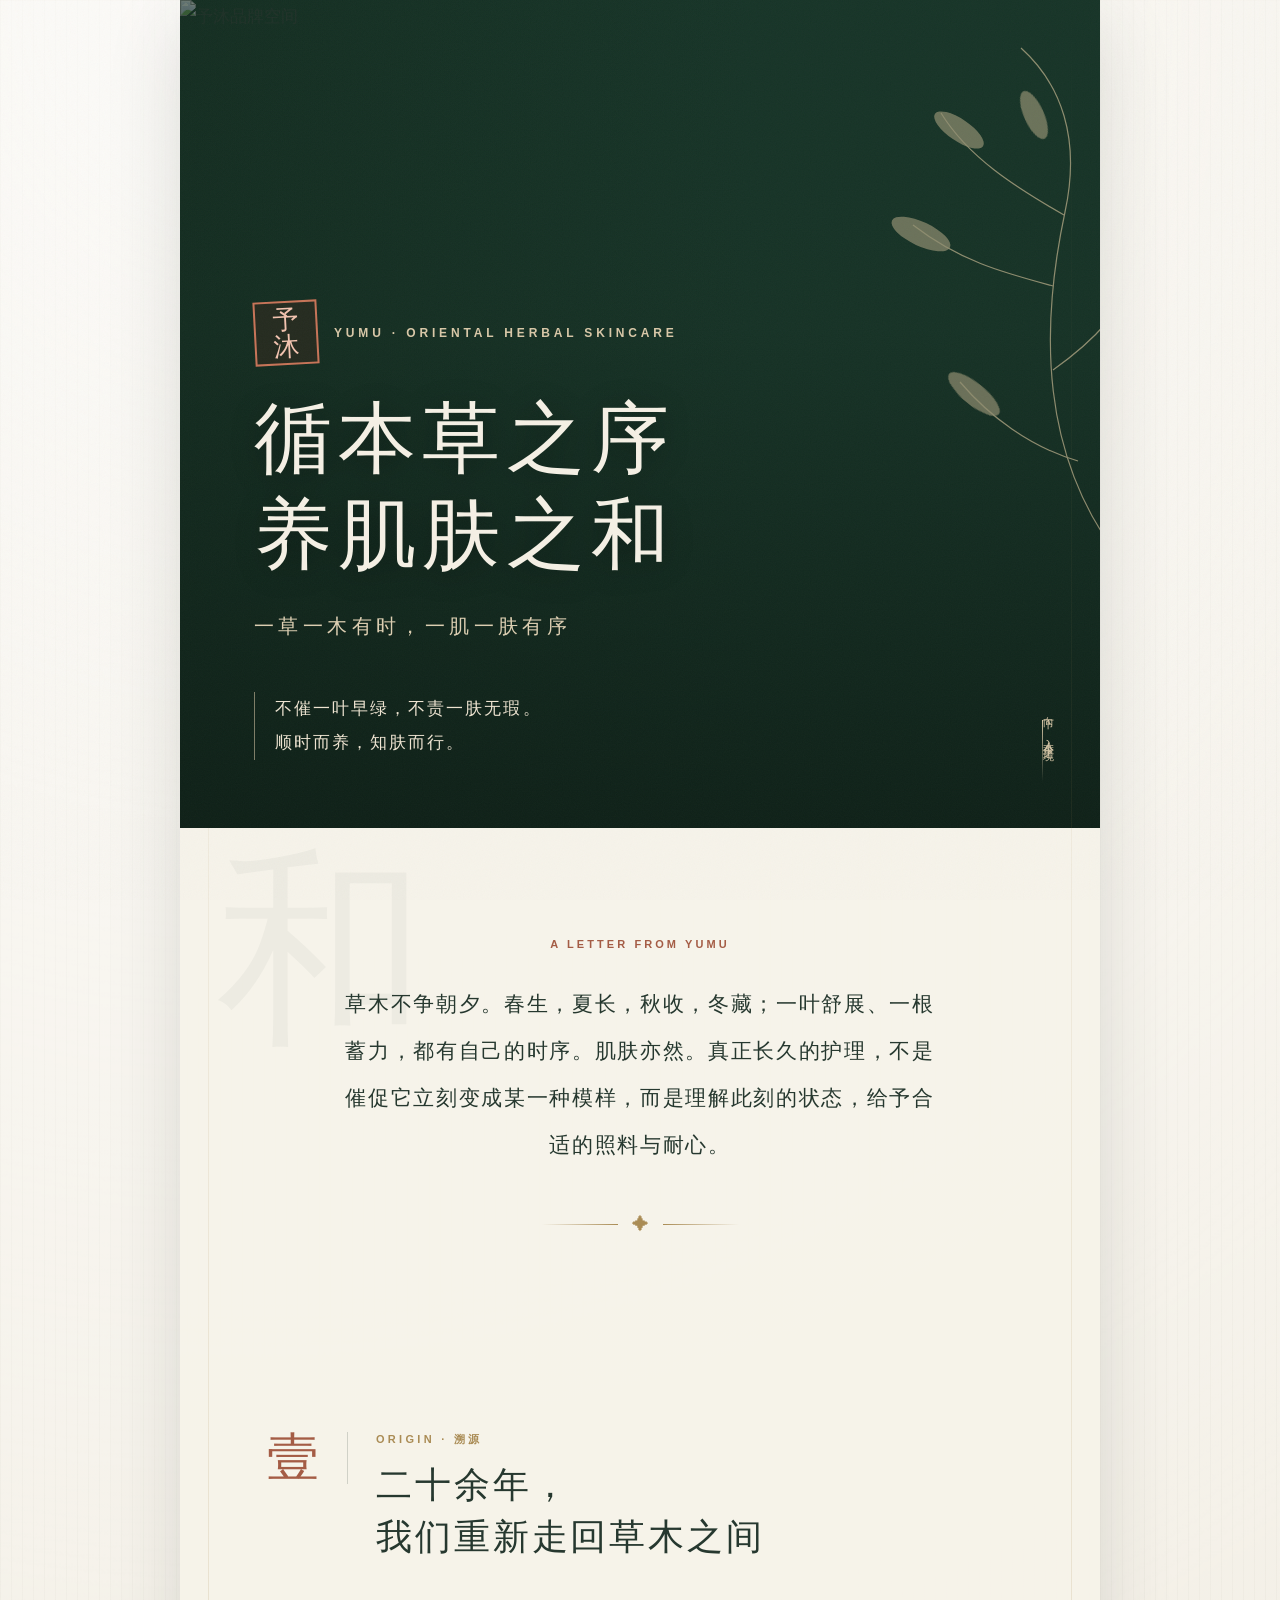
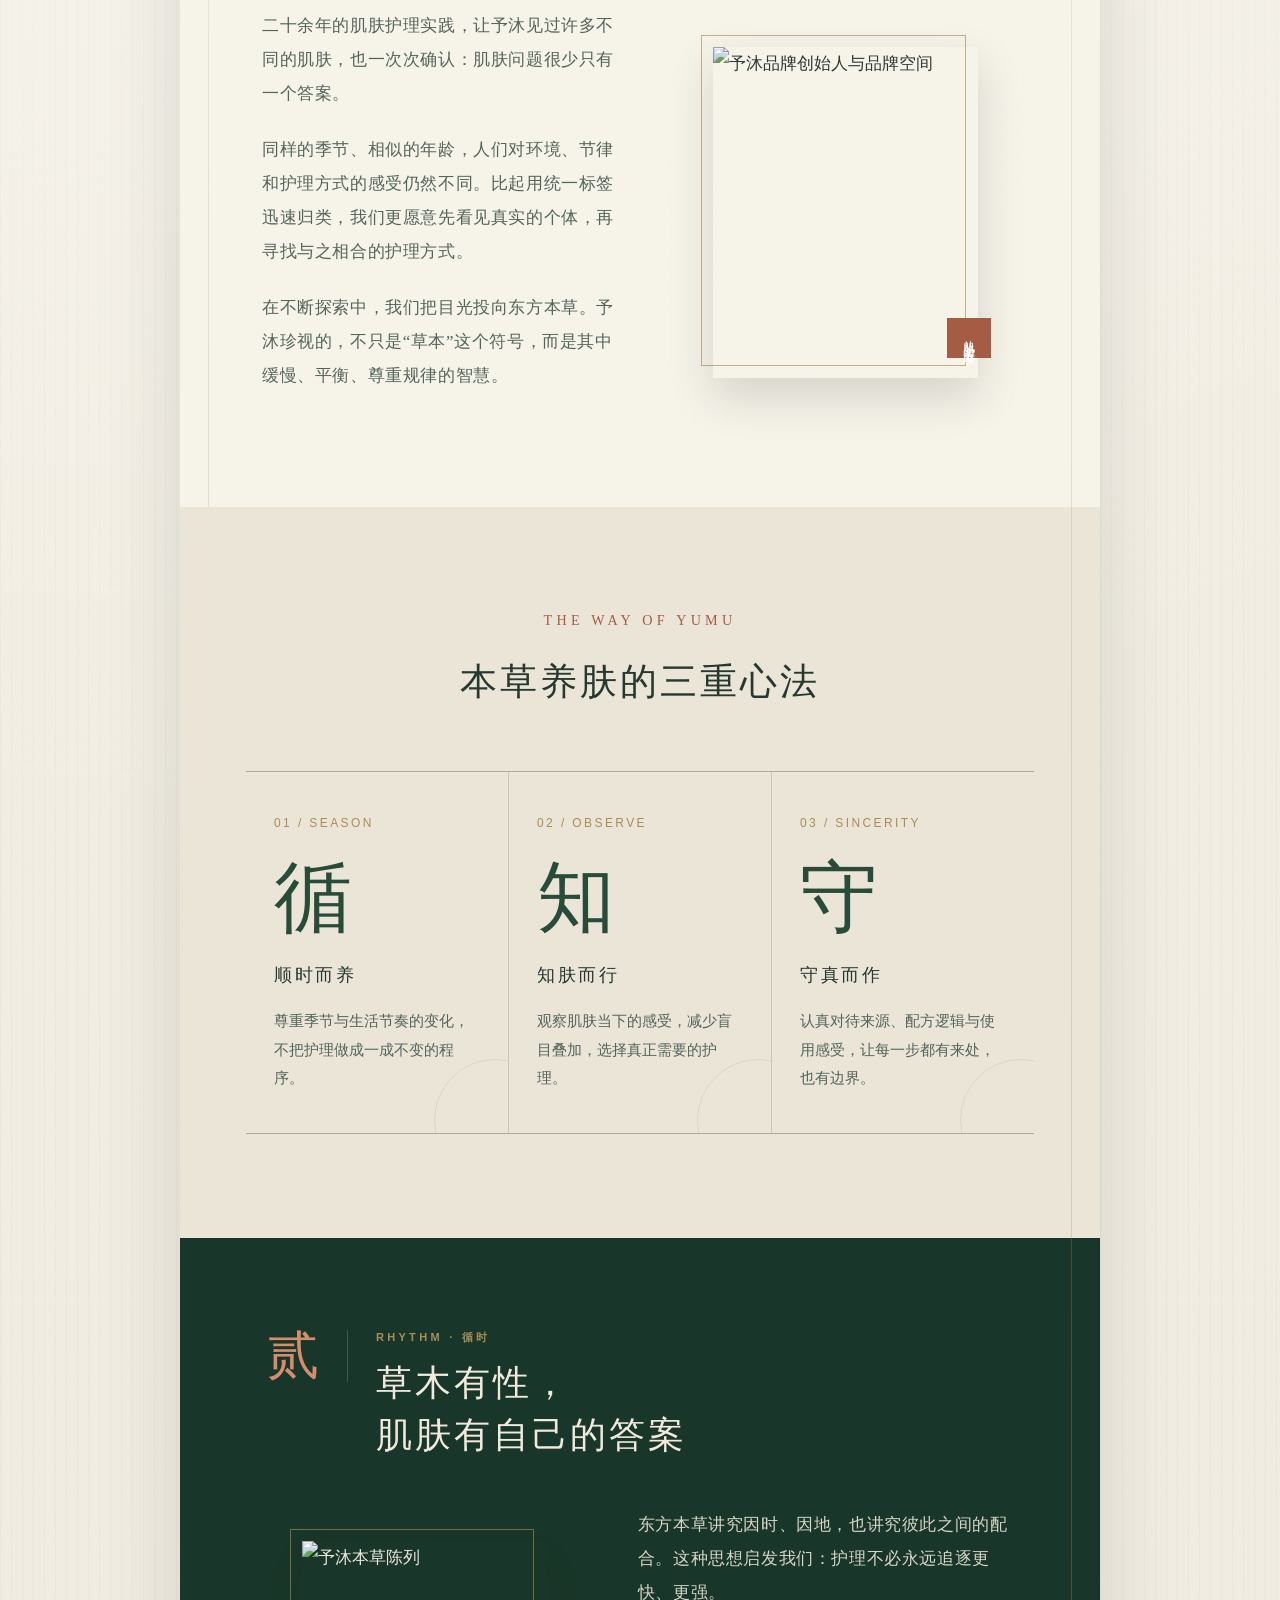
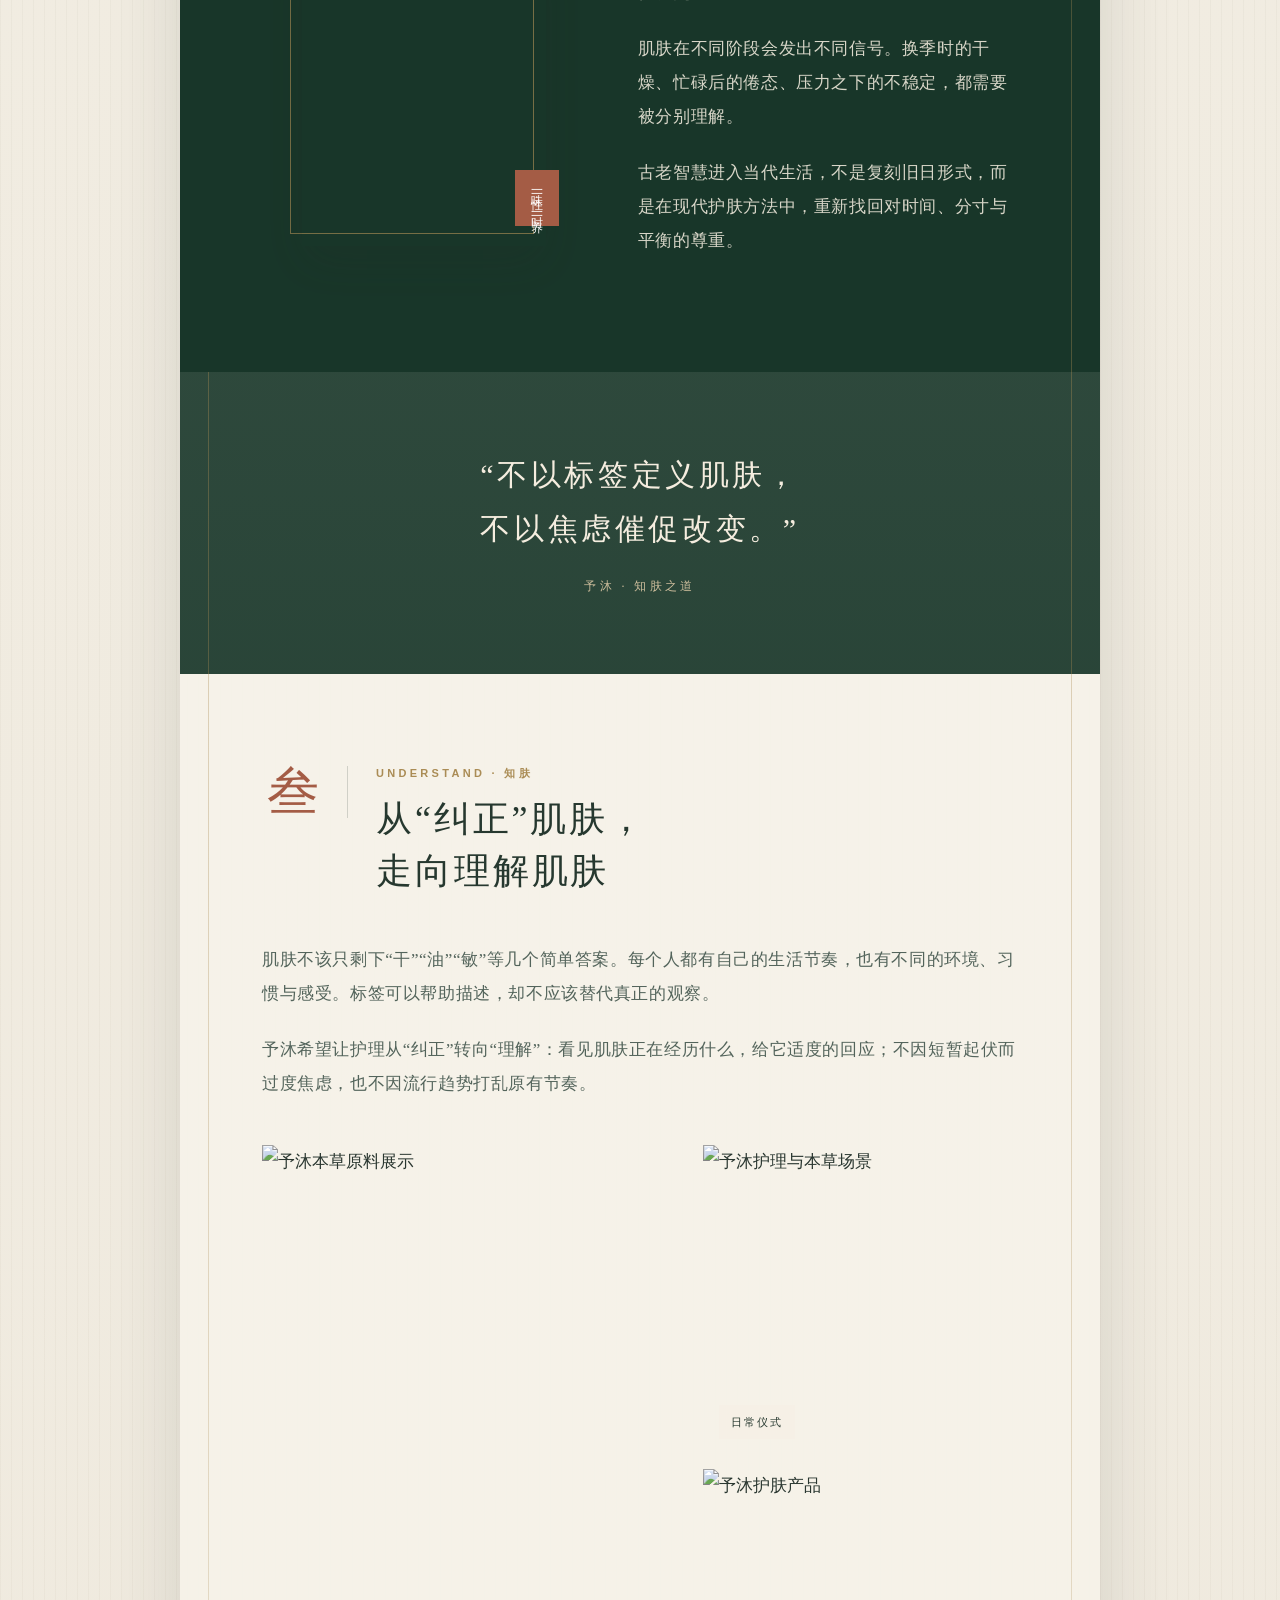
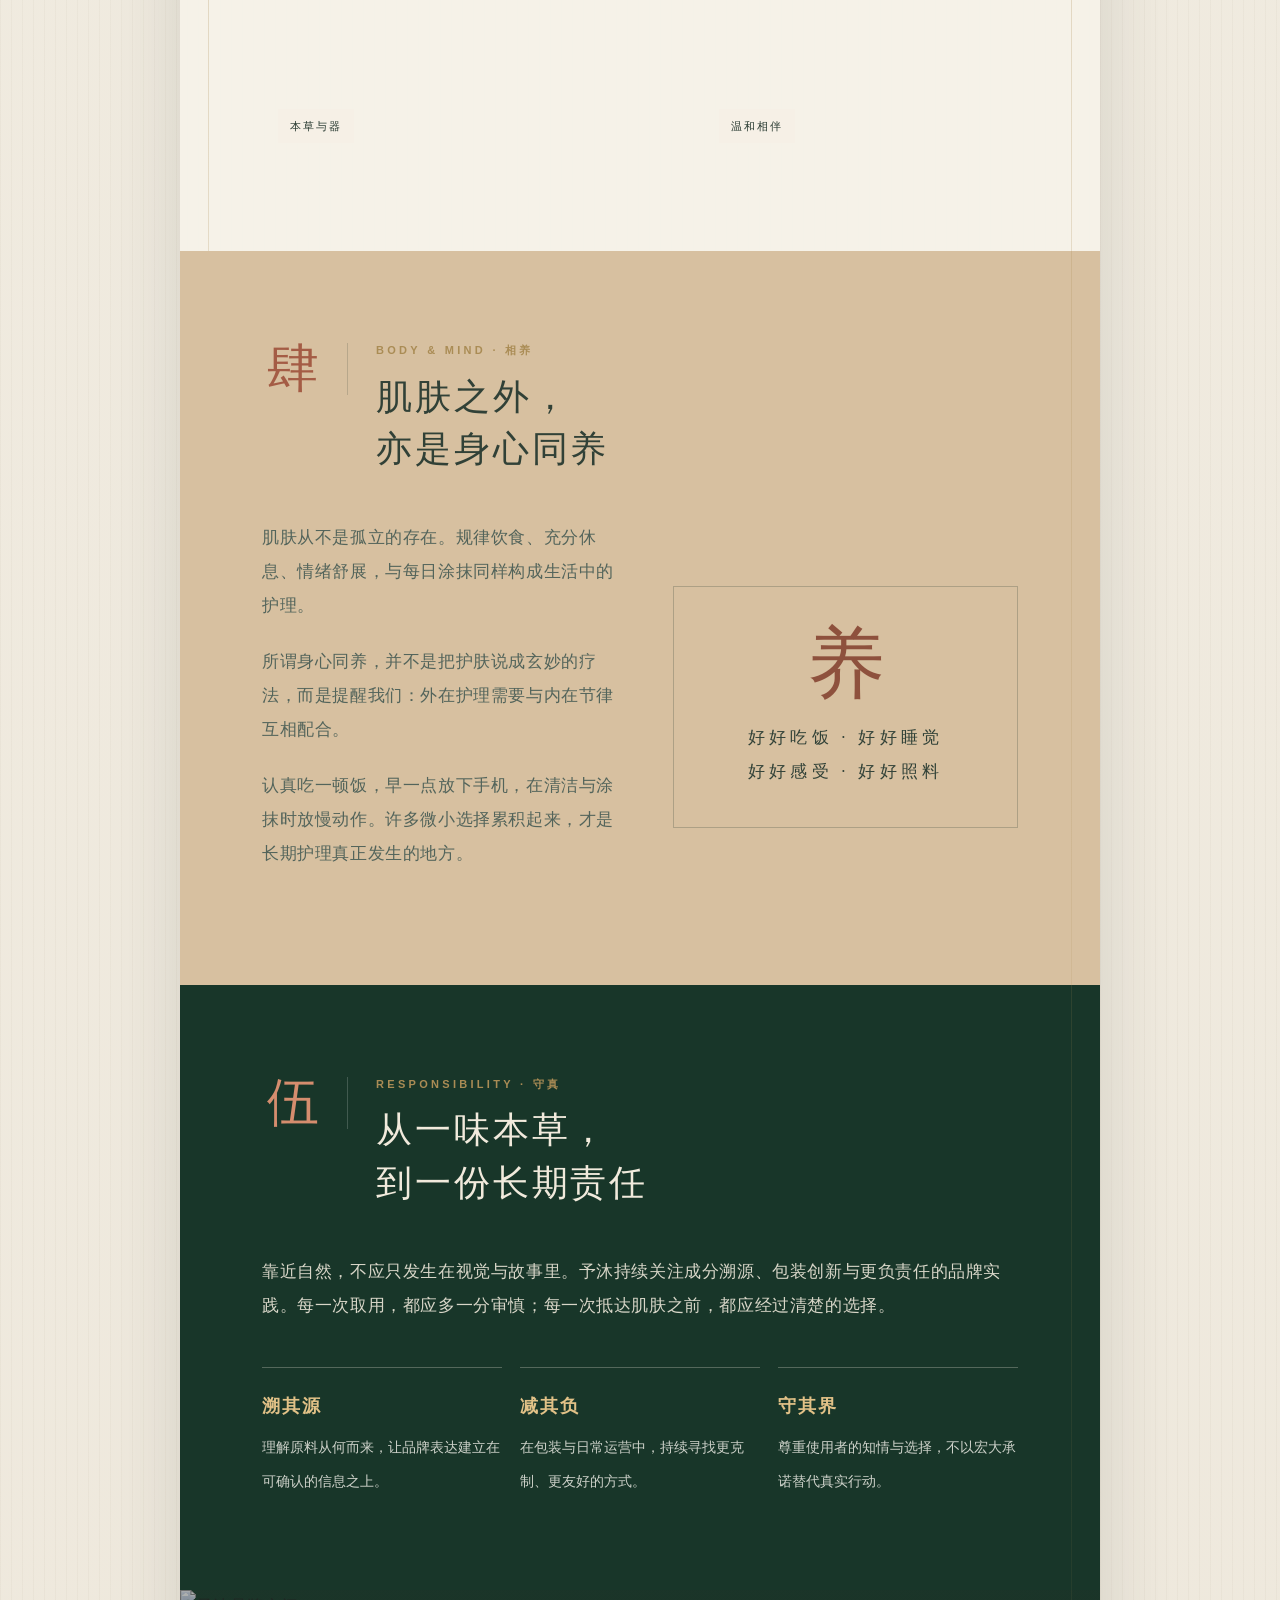
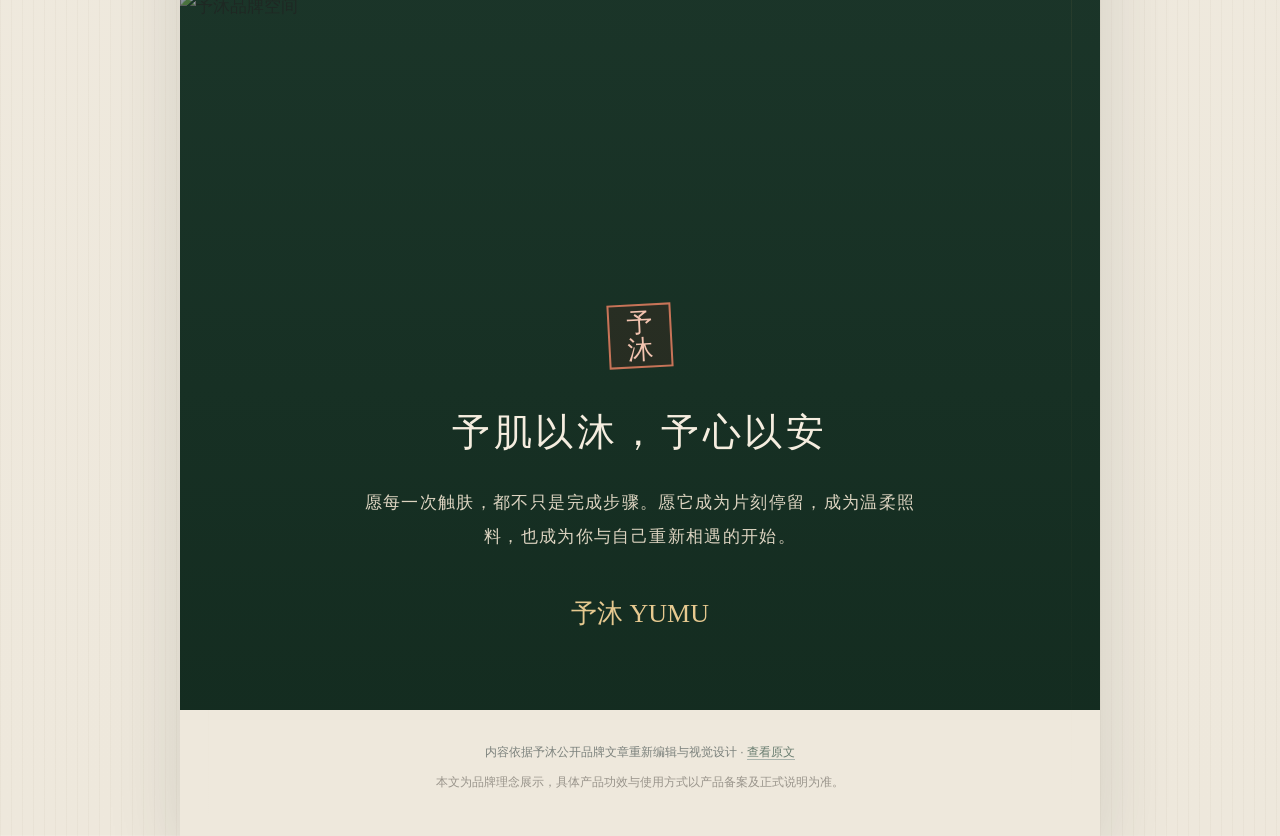
==== yumu/index.html @ ddccc6e2 "Add mobile-friendly YUMU herbal brand page" ====
<!doctype html>
<html lang="zh-CN">
<head>
  <meta charset="utf-8">
  <meta name="viewport" content="width=device-width,initial-scale=1">
  <meta name="description" content="予沐YUMU品牌介绍：循本草之序，养肌肤之和。">
  <title>予沐｜循本草之序，养肌肤之和</title>
  <style>
    :root{
      --paper:#f3efe5;--paper-deep:#e7dfce;--ink:#26382f;--ink-soft:#53645b;
      --moss:#294b3a;--moss-2:#183629;--cinnabar:#a45c45;--gold:#aa8c55;
      --line:rgba(38,56,47,.18);--white:#fbfaf5;--shadow:0 22px 70px rgba(42,49,39,.14)
    }
    *{box-sizing:border-box}html{scroll-behavior:smooth;background:#ded8cc}body{margin:0;color:var(--ink);font-family:"Songti SC","STSong","Noto Serif CJK SC","Source Han Serif SC",serif;font-size:17px;line-height:2;background:
      radial-gradient(circle at 20% 0%,rgba(255,255,255,.75),transparent 34%),
      linear-gradient(90deg,rgba(82,70,48,.035) 1px,transparent 1px),
      linear-gradient(var(--paper),#eee8dc);background-size:auto,11px 11px,auto;-webkit-font-smoothing:antialiased;overflow-x:hidden}
    body:before{content:"";position:fixed;inset:0;pointer-events:none;opacity:.26;z-index:20;background-image:url("data:image/svg+xml,%3Csvg xmlns='http://www.w3.org/2000/svg' width='140' height='140' viewBox='0 0 140 140'%3E%3Cfilter id='n'%3E%3CfeTurbulence type='fractalNoise' baseFrequency='.85' numOctaves='3' stitchTiles='stitch'/%3E%3C/filter%3E%3Crect width='100%25' height='100%25' filter='url(%23n)' opacity='.12'/%3E%3C/svg%3E")}
    img{max-width:100%;display:block}.page{max-width:920px;margin:0 auto;background:rgba(247,243,234,.92);box-shadow:var(--shadow);position:relative;overflow:hidden}.page:before,.page:after{content:"";position:absolute;width:1px;background:linear-gradient(transparent,var(--gold),transparent);top:0;bottom:0;opacity:.38}.page:before{left:28px}.page:after{right:28px}
    .hero{min-height:92vh;position:relative;display:grid;align-items:end;background:var(--moss-2);overflow:hidden}.hero-photo{position:absolute;inset:0;width:100%;height:100%;object-fit:cover;object-position:center;filter:saturate(.72) contrast(.94)}.hero:after{content:"";position:absolute;inset:0;background:linear-gradient(180deg,rgba(17,34,25,.08),rgba(17,34,25,.2) 40%,rgba(14,30,22,.88) 100%),linear-gradient(90deg,rgba(19,42,30,.58),transparent 62%)}
    .hero-ornament{position:absolute;right:-55px;top:42px;width:360px;height:520px;z-index:2;opacity:.62}.hero-content{position:relative;z-index:3;padding:72px 74px 68px;max-width:760px;color:#f5f0e5}.brand-line{display:flex;align-items:center;gap:16px;margin-bottom:26px}.seal{width:64px;height:64px;border:2px solid #c77458;color:#f3c4b0;display:grid;place-items:center;font-family:"Kaiti SC","STKaiti",serif;font-size:26px;line-height:1.05;transform:rotate(-3deg);background:rgba(108,36,25,.2)}.brand-en{font:600 12px/1.5 -apple-system,BlinkMacSystemFont,sans-serif;letter-spacing:.32em;color:#d9c8a8}.hero h1{font-size:clamp(46px,7vw,78px);font-weight:400;line-height:1.24;letter-spacing:.08em;margin:0 0 22px;text-shadow:0 4px 30px rgba(0,0,0,.32)}.hero .dek{font-size:20px;letter-spacing:.22em;color:#ddcfb2;margin:0}.hero .verse{margin:46px 0 0;padding-left:20px;border-left:1px solid rgba(217,200,168,.55);font-family:"Kaiti SC","STKaiti",serif;font-size:17px;color:#efe5d2;letter-spacing:.12em}.scroll-mark{position:absolute;right:46px;bottom:46px;z-index:4;writing-mode:vertical-rl;color:#d9c8a8;font:11px/1 -apple-system,sans-serif;letter-spacing:.24em}.scroll-mark:after{content:"";display:block;width:1px;height:62px;background:linear-gradient(#d9c8a8,transparent);margin:12px auto 0;animation:pulse 2s ease-in-out infinite}
    .opening{padding:108px 105px 98px;position:relative;text-align:center}.opening .mini{font:600 11px/1.5 -apple-system,BlinkMacSystemFont,sans-serif;letter-spacing:.28em;color:var(--cinnabar)}.opening p{max-width:610px;margin:28px auto 0;font-size:21px;line-height:2.25;letter-spacing:.08em}.opening .big-char{position:absolute;left:36px;top:18px;font-size:210px;line-height:1;color:rgba(41,75,58,.045);font-family:"Kaiti SC","STKaiti",serif;user-select:none}.leaf-rule{display:flex;align-items:center;justify-content:center;gap:14px;margin:38px auto 0;color:var(--gold)}.leaf-rule:before,.leaf-rule:after{content:"";width:76px;height:1px;background:linear-gradient(90deg,transparent,var(--gold))}.leaf-rule:after{transform:scaleX(-1)}
    .section{padding:92px 82px;position:relative}.section.dark{background:var(--moss-2);color:#f1eadc}.section.warm{background:#d7c0a0;color:#314137}.section-head{display:grid;grid-template-columns:86px 1fr;gap:28px;align-items:start;margin-bottom:46px}.chapter{font-family:"Kaiti SC","STKaiti",serif;font-size:52px;line-height:1;color:var(--cinnabar);border-right:1px solid var(--line);padding-right:24px;text-align:center}.dark .chapter{color:#d58d6e;border-color:rgba(255,255,255,.18)}.eyebrow{font:700 11px/1.4 -apple-system,BlinkMacSystemFont,sans-serif;letter-spacing:.3em;color:var(--gold);margin-bottom:12px}.section h2{font-size:36px;line-height:1.45;letter-spacing:.08em;font-weight:500;margin:0}.section p{margin:0 0 22px;color:var(--ink-soft);letter-spacing:.035em}.dark p{color:#d8d6c8}.section-grid{display:grid;grid-template-columns:1.02fr .98fr;gap:52px;align-items:center}.section-grid.reverse{grid-template-columns:.92fr 1.08fr}.section-grid.reverse .copy{order:2}.section-grid.reverse .photo-wrap{order:1}.photo-wrap{position:relative}.photo-wrap:before{content:"";position:absolute;inset:-12px 12px 12px -12px;border:1px solid var(--gold);opacity:.65}.photo-wrap img{position:relative;z-index:1;width:100%;aspect-ratio:4/5;object-fit:cover;filter:saturate(.78) contrast(.96);box-shadow:0 18px 42px rgba(30,40,31,.16)}.photo-note{position:absolute;right:-13px;bottom:20px;z-index:2;background:var(--cinnabar);color:#fff;padding:13px 10px;writing-mode:vertical-rl;letter-spacing:.16em;font-size:12px}
    .triad{padding:96px 66px 104px;background:#ebe5d8;position:relative}.triad-title{text-align:center;margin-bottom:52px}.triad-title small{color:var(--cinnabar);letter-spacing:.3em}.triad-title h2{font-size:37px;font-weight:500;letter-spacing:.08em;margin:8px 0 0}.principles{display:grid;grid-template-columns:repeat(3,1fr);gap:1px;background:var(--line);border-top:1px solid var(--line);border-bottom:1px solid var(--line)}.principle{background:#ebe5d8;padding:45px 28px 40px;min-height:330px;position:relative;overflow:hidden}.principle .num{font:500 12px/1 sans-serif;color:var(--gold);letter-spacing:.2em}.principle .char{font-family:"Kaiti SC","STKaiti",serif;font-size:78px;line-height:1;margin:30px 0 20px;color:var(--moss)}.principle h3{font-size:18px;letter-spacing:.14em;font-weight:500;margin:0 0 14px}.principle p{font-size:15px;line-height:1.9;color:var(--ink-soft);margin:0}.principle:after{content:"";position:absolute;width:120px;height:120px;border:1px solid rgba(164,92,69,.14);border-radius:50%;right:-48px;bottom:-48px}
    .quote-band{padding:76px 92px;text-align:center;background:linear-gradient(rgba(24,54,41,.9),rgba(24,54,41,.92)),url("https://mmecoa.qpic.cn/mmecoa_jpg/AfYCZcmibibkTYL7pia3wCFJZmrmeHkPhRefn7eEVaLTYIS53jEcojqs0YZY4AkdB4RfMrvjqp1gibm1Tv3EzFKVAvTBGdGJfSZHon2K1TuwRD8/640?wx_fmt=jpeg&from=appmsg") center/cover;color:#f5eddf}.quote-band blockquote{margin:0;font-family:"Kaiti SC","STKaiti",serif;font-size:30px;line-height:1.8;letter-spacing:.12em}.quote-band span{display:block;margin-top:18px;color:#cdbd9c;font-size:12px;letter-spacing:.28em}
    .mosaic{display:grid;grid-template-columns:1.15fr .85fr;grid-template-rows:310px 290px;gap:14px;margin-top:44px}.mosaic figure{margin:0;position:relative;overflow:hidden}.mosaic figure:first-child{grid-row:1/3}.mosaic img{width:100%;height:100%;object-fit:cover;filter:saturate(.72)}.mosaic figure:after{content:attr(data-label);position:absolute;left:16px;bottom:16px;background:rgba(246,241,230,.88);color:var(--ink);padding:6px 12px;font-size:11px;letter-spacing:.18em}.responsibility{display:grid;grid-template-columns:repeat(3,1fr);gap:18px;margin-top:44px}.responsibility div{border-top:1px solid rgba(241,234,220,.28);padding-top:20px}.responsibility strong{display:block;color:#e1c187;font-size:18px;letter-spacing:.1em;margin-bottom:6px}.responsibility span{font-size:14px;color:#cdd1c9;line-height:1.8}
    .closing{min-height:720px;display:grid;place-items:end center;position:relative;background:#1b3529;overflow:hidden}.closing img{position:absolute;inset:0;width:100%;height:100%;object-fit:cover;filter:saturate(.65) brightness(.72)}.closing:after{content:"";position:absolute;inset:0;background:linear-gradient(180deg,rgba(22,48,35,.06),rgba(19,43,31,.88))}.closing-inner{position:relative;z-index:2;text-align:center;color:#f5eddf;padding:0 36px 70px}.closing .seal{margin:0 auto 26px}.closing h2{font-weight:400;font-size:38px;letter-spacing:.1em;margin:0 0 16px}.closing p{margin:0 auto;max-width:580px;color:#ddd4c1;letter-spacing:.08em}.closing .brand-sign{font-family:"Kaiti SC","STKaiti",serif;font-size:26px;color:#e6c990;margin-top:34px}.source{padding:32px 40px 42px;text-align:center;font:12px/1.8 -apple-system,BlinkMacSystemFont,sans-serif;color:#7b817c;background:#eee8dc}.source a{color:#687c6f;text-decoration:none;border-bottom:1px solid #a9b3ac}.compliance{margin-top:9px;color:#99948b}
    .reveal{opacity:0;transform:translateY(28px);transition:opacity .85s ease,transform .85s cubic-bezier(.2,.75,.2,1)}.reveal.visible{opacity:1;transform:none}@keyframes pulse{0%,100%{opacity:.25;transform:scaleY(.65);transform-origin:top}50%{opacity:1;transform:scaleY(1)}}
    @media(max-width:700px){body{font-size:16px}.page:before{left:10px}.page:after{right:10px}.hero{min-height:82vh}.hero-content{padding:54px 28px 48px}.hero h1{font-size:43px;letter-spacing:.06em}.hero .dek{font-size:16px}.hero-ornament{width:270px;right:-100px}.scroll-mark{right:18px;bottom:30px}.opening{padding:76px 30px 72px}.opening p{font-size:18px}.opening .big-char{font-size:150px;left:-10px}.section{padding:72px 28px}.section-head{grid-template-columns:60px 1fr;gap:18px}.chapter{font-size:40px;padding-right:15px}.section h2{font-size:29px}.section-grid,.section-grid.reverse{grid-template-columns:1fr;gap:42px}.section-grid.reverse .copy{order:1}.section-grid.reverse .photo-wrap{order:2}.photo-wrap{margin:0 10px}.triad{padding:72px 26px}.principles{grid-template-columns:1fr}.principle{min-height:0;padding:34px 26px}.principle .char{font-size:60px;margin:20px 0 14px}.quote-band{padding:58px 28px}.quote-band blockquote{font-size:23px}.mosaic{grid-template-columns:1fr;grid-template-rows:330px 230px 230px}.mosaic figure:first-child{grid-row:auto}.responsibility{grid-template-columns:1fr}.closing{min-height:610px}.closing h2{font-size:30px}.source{padding:28px 25px 38px}}
    @media(prefers-reduced-motion:reduce){html{scroll-behavior:auto}.reveal{opacity:1;transform:none;transition:none}.scroll-mark:after{animation:none}}
  </style>
</head>
<body>
  <article class="page">
    <header class="hero">
      <img class="hero-photo" src="https://mmecoa.qpic.cn/sz_mmecoa_png/AfYCZcmibibkQGU0aKTtmd73lhTuUKAWMibq9icSYuKhAa2QpRJLUVDG1zNLqAIfEjj0Qy44QIVbVVqZOiaLgMPWHlgRPyqfX2lPtbapC2aaTLUk/640?wx_fmt=png&amp;from=appmsg" alt="予沐品牌空间" referrerpolicy="no-referrer">
      <svg class="hero-ornament" viewBox="0 0 360 520" aria-hidden="true"><g fill="none" stroke="#d7c49c" stroke-width="1.2"><path d="M320 510C248 412 244 292 270 170C286 96 266 42 226 6"/><path d="M269 173C220 145 173 115 146 71"/><path d="M258 244C210 231 166 220 118 183"/><path d="M258 328C303 296 327 267 344 229"/><path d="M283 419C235 405 194 374 165 340"/></g><g fill="#d7c49c" opacity=".72"><ellipse cx="164" cy="88" rx="29" ry="11" transform="rotate(34 164 88)"/><ellipse cx="126" cy="192" rx="32" ry="12" transform="rotate(25 126 192)"/><ellipse cx="330" cy="245" rx="28" ry="10" transform="rotate(-51 330 245)"/><ellipse cx="179" cy="352" rx="32" ry="11" transform="rotate(39 179 352)"/><ellipse cx="239" cy="73" rx="26" ry="10" transform="rotate(66 239 73)"/></g></svg>
      <div class="hero-content">
        <div class="brand-line"><div class="seal">予<br>沐</div><div class="brand-en">YUMU · ORIENTAL HERBAL SKINCARE</div></div>
        <h1>循本草之序<br>养肌肤之和</h1>
        <p class="dek">一草一木有时，一肌一肤有序</p>
        <p class="verse">不催一叶早绿，不责一肤无瑕。<br>顺时而养，知肤而行。</p>
      </div>
      <div class="scroll-mark">向下 · 入本草之境</div>
    </header>

    <section class="opening reveal">
      <div class="big-char">和</div>
      <div class="mini">A LETTER FROM YUMU</div>
      <p>草木不争朝夕。春生，夏长，秋收，冬藏；一叶舒展、一根蓄力，都有自己的时序。肌肤亦然。真正长久的护理，不是催促它立刻变成某一种模样，而是理解此刻的状态，给予合适的照料与耐心。</p>
      <div class="leaf-rule">✦</div>
    </section>

    <section class="section reveal">
      <div class="section-head"><div class="chapter">壹</div><div><div class="eyebrow">ORIGIN · 溯源</div><h2>二十余年，<br>我们重新走回草木之间</h2></div></div>
      <div class="section-grid">
        <div class="copy">
          <p>二十余年的肌肤护理实践，让予沐见过许多不同的肌肤，也一次次确认：肌肤问题很少只有一个答案。</p>
          <p>同样的季节、相似的年龄，人们对环境、节律和护理方式的感受仍然不同。比起用统一标签迅速归类，我们更愿意先看见真实的个体，再寻找与之相合的护理方式。</p>
          <p>在不断探索中，我们把目光投向东方本草。予沐珍视的，不只是“草本”这个符号，而是其中缓慢、平衡、尊重规律的智慧。</p>
        </div>
        <figure class="photo-wrap"><img src="https://mmecoa.qpic.cn/mmecoa_png/AfYCZcmibibkQzEnJBVODPvtV5l6tJ1tkxPIAVXADBlgnTeGnYTLGM5Jp8LS5eX40Xv9mV0tsibjsdZqJWomf7JbmxmZpicMLzhVueBo7ibhxnFA/640?wx_fmt=png&amp;from=appmsg" alt="予沐品牌创始人与品牌空间" loading="lazy" referrerpolicy="no-referrer"><figcaption class="photo-note">从肌肤实践出发</figcaption></figure>
      </div>
    </section>

    <section class="triad reveal">
      <div class="triad-title"><small>THE WAY OF YUMU</small><h2>本草养肤的三重心法</h2></div>
      <div class="principles">
        <div class="principle"><div class="num">01 / SEASON</div><div class="char">循</div><h3>顺时而养</h3><p>尊重季节与生活节奏的变化，不把护理做成一成不变的程序。</p></div>
        <div class="principle"><div class="num">02 / OBSERVE</div><div class="char">知</div><h3>知肤而行</h3><p>观察肌肤当下的感受，减少盲目叠加，选择真正需要的护理。</p></div>
        <div class="principle"><div class="num">03 / SINCERITY</div><div class="char">守</div><h3>守真而作</h3><p>认真对待来源、配方逻辑与使用感受，让每一步都有来处，也有边界。</p></div>
      </div>
    </section>

    <section class="section dark reveal">
      <div class="section-head"><div class="chapter">贰</div><div><div class="eyebrow">RHYTHM · 循时</div><h2>草木有性，<br>肌肤有自己的答案</h2></div></div>
      <div class="section-grid reverse">
        <div class="copy">
          <p>东方本草讲究因时、因地，也讲究彼此之间的配合。这种思想启发我们：护理不必永远追逐更快、更强。</p>
          <p>肌肤在不同阶段会发出不同信号。换季时的干燥、忙碌后的倦态、压力之下的不稳定，都需要被分别理解。</p>
          <p>古老智慧进入当代生活，不是复刻旧日形式，而是在现代护肤方法中，重新找回对时间、分寸与平衡的尊重。</p>
        </div>
        <figure class="photo-wrap"><img src="https://mmecoa.qpic.cn/mmecoa_jpg/AfYCZcmibibkSwu4Kp8OTooiasgf7MZfl6gt7ZTtgVGgfL9cLUvweib3mIiaxmJibMwAOhAMuAw2Bfibf4hhuhEvPOofony6alonN45zyLWDfneSyE/640?wx_fmt=jpeg&amp;from=appmsg" alt="予沐本草陈列" loading="lazy" referrerpolicy="no-referrer"><figcaption class="photo-note">一味一性 · 一时一养</figcaption></figure>
      </div>
    </section>

    <div class="quote-band reveal"><blockquote>“不以标签定义肌肤，<br>不以焦虑催促改变。”</blockquote><span>予沐 · 知肤之道</span></div>

    <section class="section reveal">
      <div class="section-head"><div class="chapter">叁</div><div><div class="eyebrow">UNDERSTAND · 知肤</div><h2>从“纠正”肌肤，<br>走向理解肌肤</h2></div></div>
      <p>肌肤不该只剩下“干”“油”“敏”等几个简单答案。每个人都有自己的生活节奏，也有不同的环境、习惯与感受。标签可以帮助描述，却不应该替代真正的观察。</p>
      <p>予沐希望让护理从“纠正”转向“理解”：看见肌肤正在经历什么，给它适度的回应；不因短暂起伏而过度焦虑，也不因流行趋势打乱原有节奏。</p>
      <div class="mosaic">
        <figure data-label="本草与器"><img src="https://mmecoa.qpic.cn/mmecoa_jpg/AfYCZcmibibkTYL7pia3wCFJZmrmeHkPhRefn7eEVaLTYIS53jEcojqs0YZY4AkdB4RfMrvjqp1gibm1Tv3EzFKVAvTBGdGJfSZHon2K1TuwRD8/640?wx_fmt=jpeg&amp;from=appmsg" alt="予沐本草原料展示" loading="lazy" referrerpolicy="no-referrer"></figure>
        <figure data-label="日常仪式"><img src="https://mmecoa.qpic.cn/mmecoa_jpg/AfYCZcmibibkQEf3lp5jeiaavXJ4pttRKpticPtElJY5jTFoGCSa3avTKKZSh4kicj3uI2KRDR0uCzHMJ15SHeklwhFsEpNiaEshnJXwqvtBClXeo/640?wx_fmt=jpeg&amp;from=appmsg" alt="予沐护理与本草场景" loading="lazy" referrerpolicy="no-referrer"></figure>
        <figure data-label="温和相伴"><img src="https://mmecoa.qpic.cn/mmecoa_jpg/AfYCZcmibibkTZYriaTfuNlLzNaZBWLLic0Pn8Npn7TxV0FAaibIQ3OOTibiaRHV7ibZEiaPxWut898SOjVGuRQoIMLTnqHP5ot7RTpkrCUV4eycKVB0/640?wx_fmt=jpeg&amp;from=appmsg" alt="予沐护肤产品" loading="lazy" referrerpolicy="no-referrer"></figure>
      </div>
    </section>

    <section class="section warm reveal">
      <div class="section-head"><div class="chapter">肆</div><div><div class="eyebrow">BODY &amp; MIND · 相养</div><h2>肌肤之外，<br>亦是身心同养</h2></div></div>
      <div class="section-grid">
        <div class="copy"><p>肌肤从不是孤立的存在。规律饮食、充分休息、情绪舒展，与每日涂抹同样构成生活中的护理。</p><p>所谓身心同养，并不是把护肤说成玄妙的疗法，而是提醒我们：外在护理需要与内在节律互相配合。</p><p>认真吃一顿饭，早一点放下手机，在清洁与涂抹时放慢动作。许多微小选择累积起来，才是长期护理真正发生的地方。</p></div>
        <div style="padding:38px;border:1px solid rgba(49,65,55,.25);text-align:center"><div style="font-family:'Kaiti SC','STKaiti',serif;font-size:78px;line-height:1;color:#8e513d">养</div><div style="letter-spacing:.25em;margin-top:18px">好好吃饭 · 好好睡觉<br>好好感受 · 好好照料</div></div>
      </div>
    </section>

    <section class="section dark reveal">
      <div class="section-head"><div class="chapter">伍</div><div><div class="eyebrow">RESPONSIBILITY · 守真</div><h2>从一味本草，<br>到一份长期责任</h2></div></div>
      <p>靠近自然，不应只发生在视觉与故事里。予沐持续关注成分溯源、包装创新与更负责任的品牌实践。每一次取用，都应多一分审慎；每一次抵达肌肤之前，都应经过清楚的选择。</p>
      <div class="responsibility"><div><strong>溯其源</strong><span>理解原料从何而来，让品牌表达建立在可确认的信息之上。</span></div><div><strong>减其负</strong><span>在包装与日常运营中，持续寻找更克制、更友好的方式。</span></div><div><strong>守其界</strong><span>尊重使用者的知情与选择，不以宏大承诺替代真实行动。</span></div></div>
    </section>

    <section class="closing reveal">
      <img src="https://mmecoa.qpic.cn/sz_mmecoa_png/AfYCZcmibibkQMpCgFoxictAAS3bxsaibwJ1ITpwxPBgnq66xLia78HbkUI4dVWZcaiaEHq0oKVouS76JJE4fBkUX9ellicgOo5zl2UWMJozZQ56ZM/640?wx_fmt=png&amp;from=appmsg" alt="予沐品牌空间" loading="lazy" referrerpolicy="no-referrer">
      <div class="closing-inner"><div class="seal">予<br>沐</div><h2>予肌以沐，予心以安</h2><p>愿每一次触肤，都不只是完成步骤。愿它成为片刻停留，成为温柔照料，也成为你与自己重新相遇的开始。</p><div class="brand-sign">予沐 YUMU</div></div>
    </section>

    <footer class="source">内容依据予沐公开品牌文章重新编辑与视觉设计 · <a href="https://mp.weixin.qq.com/s/JerEbrbUWDi8dXXJBBhTeQ" target="_blank" rel="noopener noreferrer">查看原文</a><div class="compliance">本文为品牌理念展示，具体产品功效与使用方式以产品备案及正式说明为准。</div></footer>
  </article>
  <script>
    const reduced=matchMedia('(prefers-reduced-motion: reduce)').matches;
    if(reduced){document.querySelectorAll('.reveal').forEach(el=>el.classList.add('visible'));}
    else{const io=new IntersectionObserver(es=>es.forEach(e=>{if(e.isIntersecting){e.target.classList.add('visible');io.unobserve(e.target)}}),{threshold:.12,rootMargin:'0px 0px -40px'});document.querySelectorAll('.reveal').forEach(el=>io.observe(el));}
  </script>
</body>
</html>
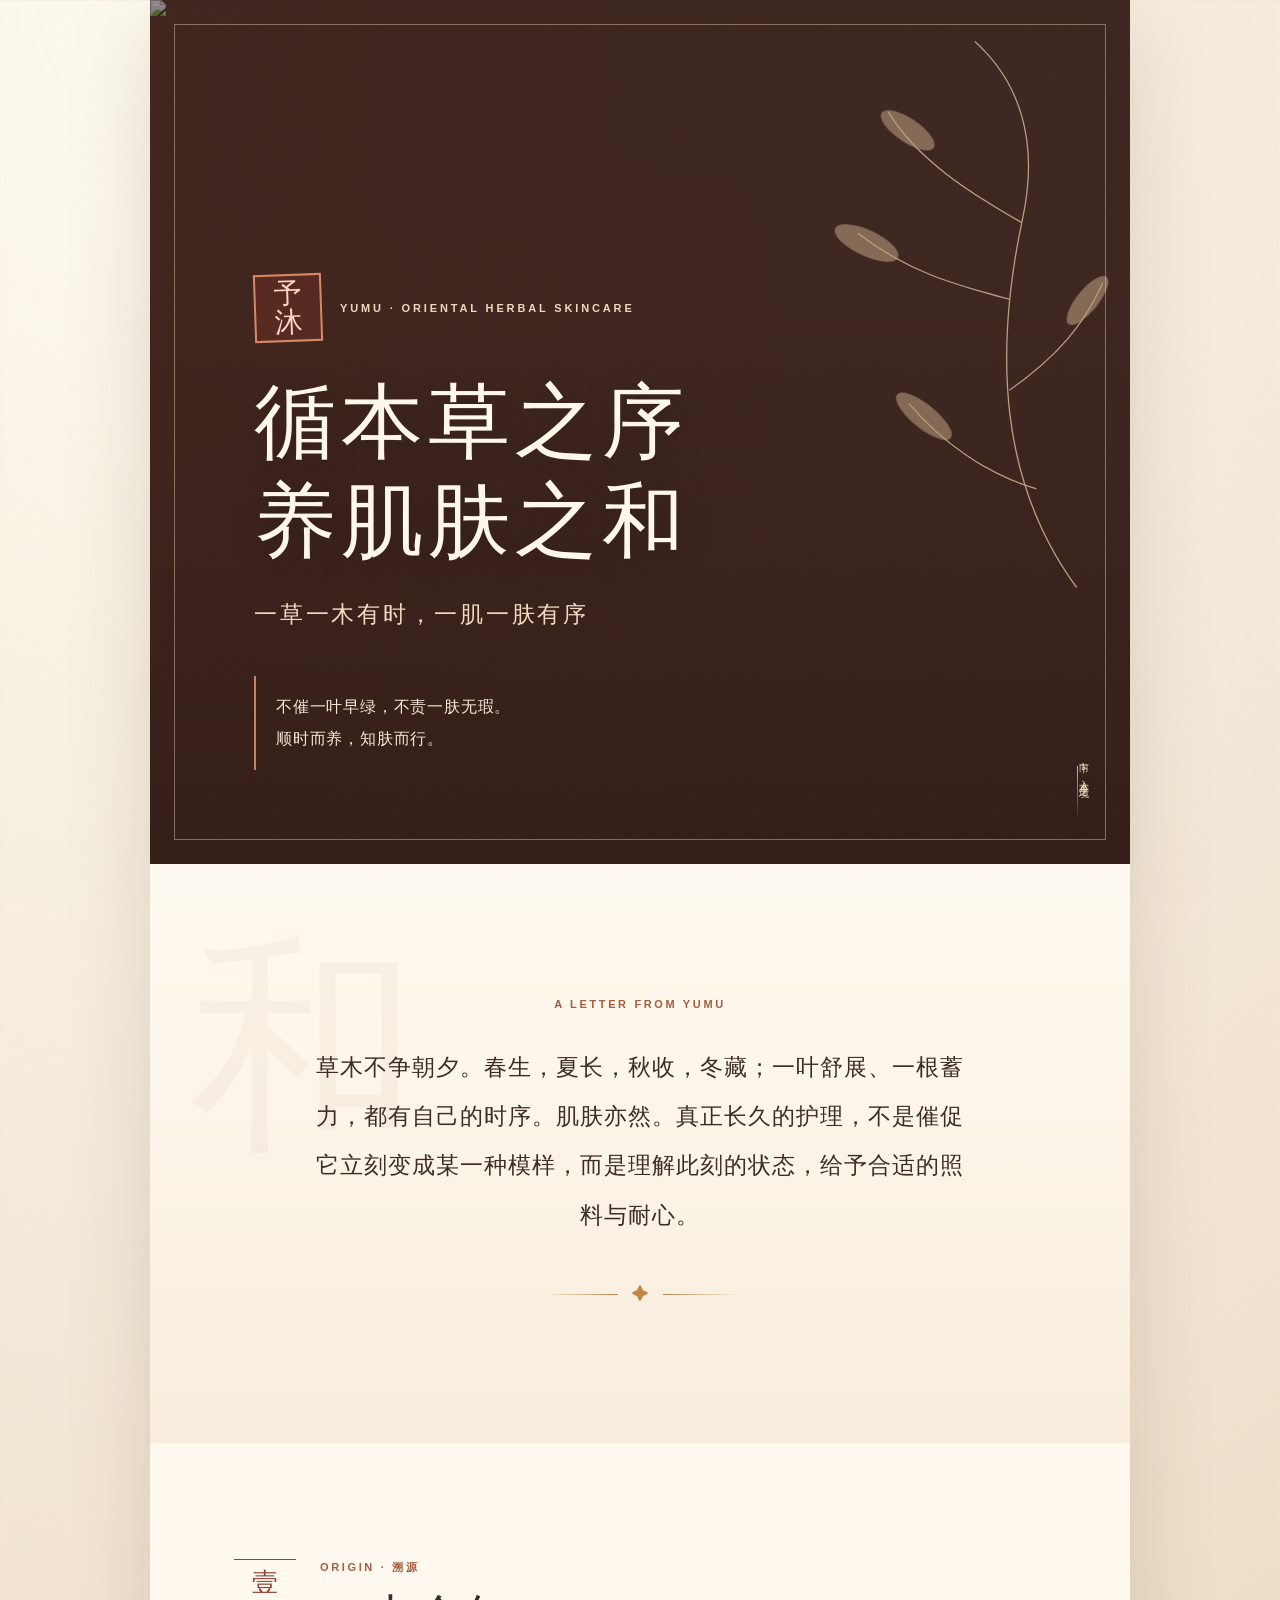
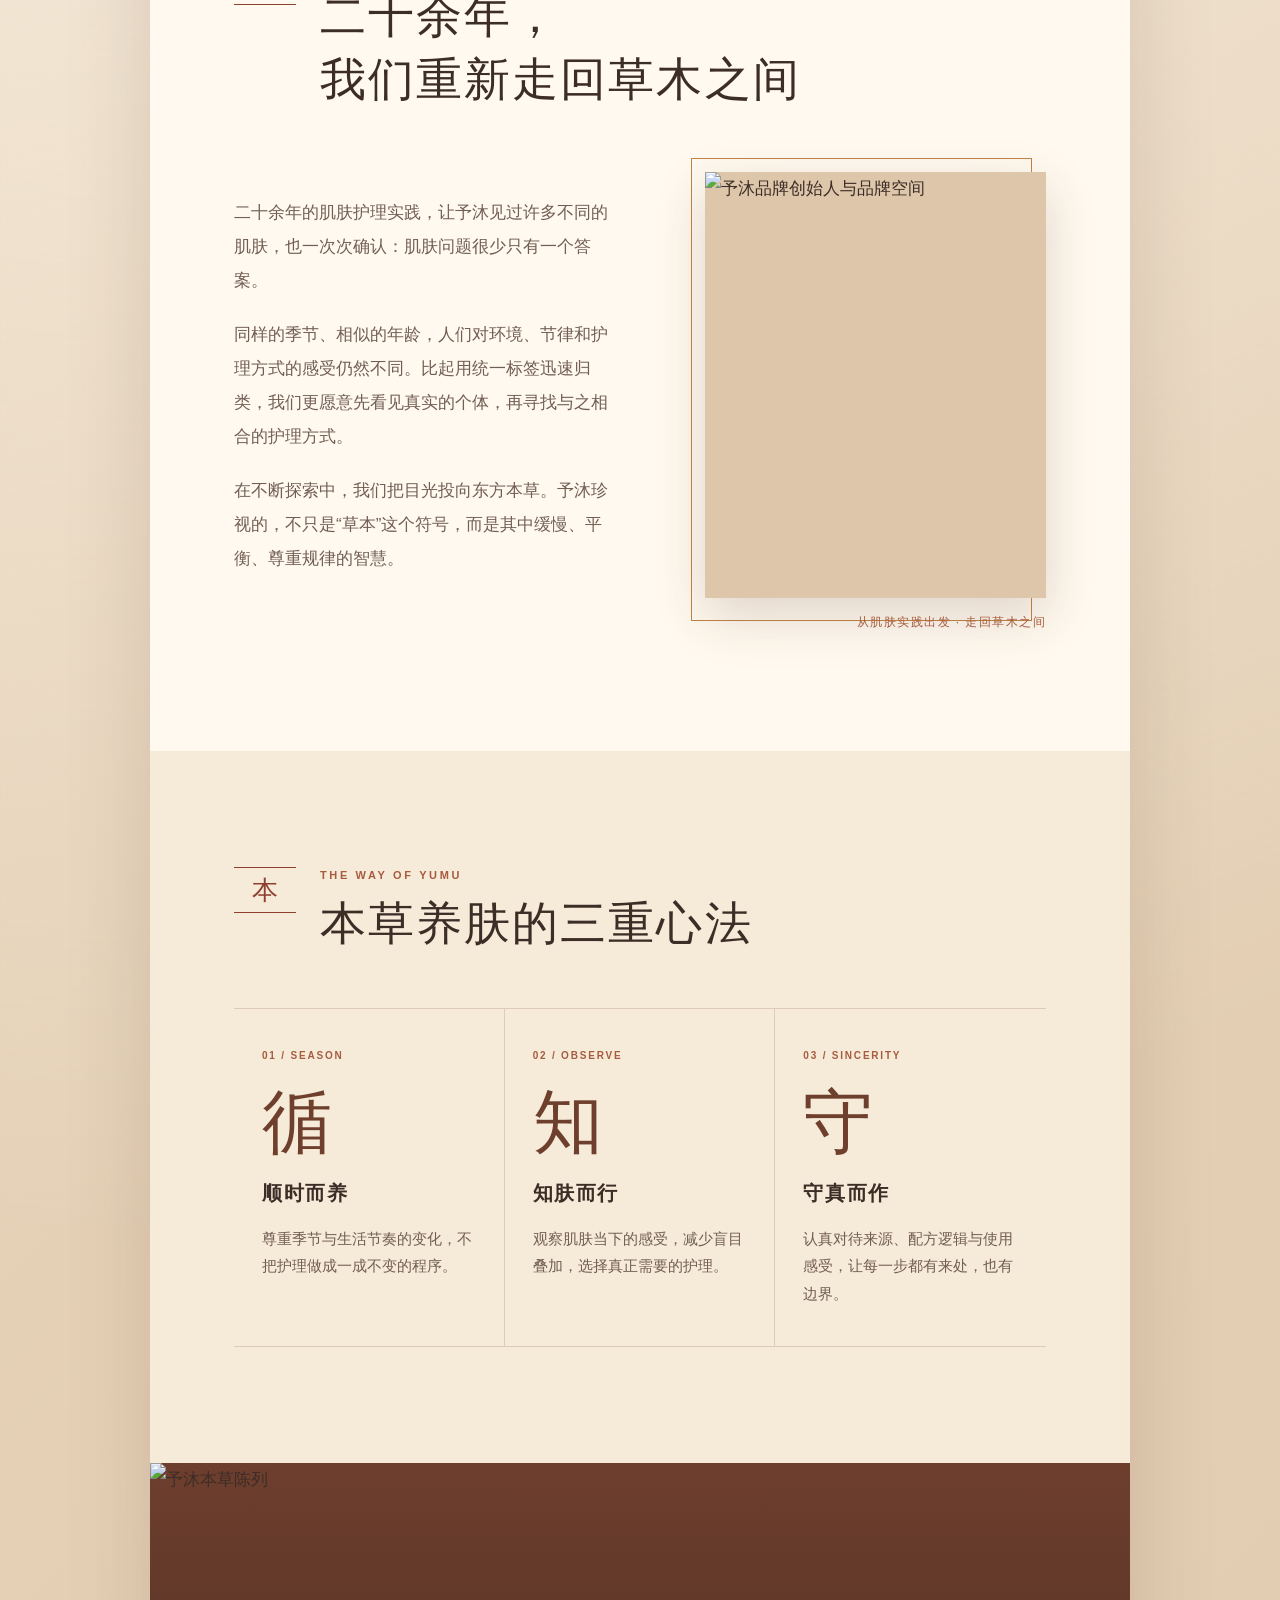
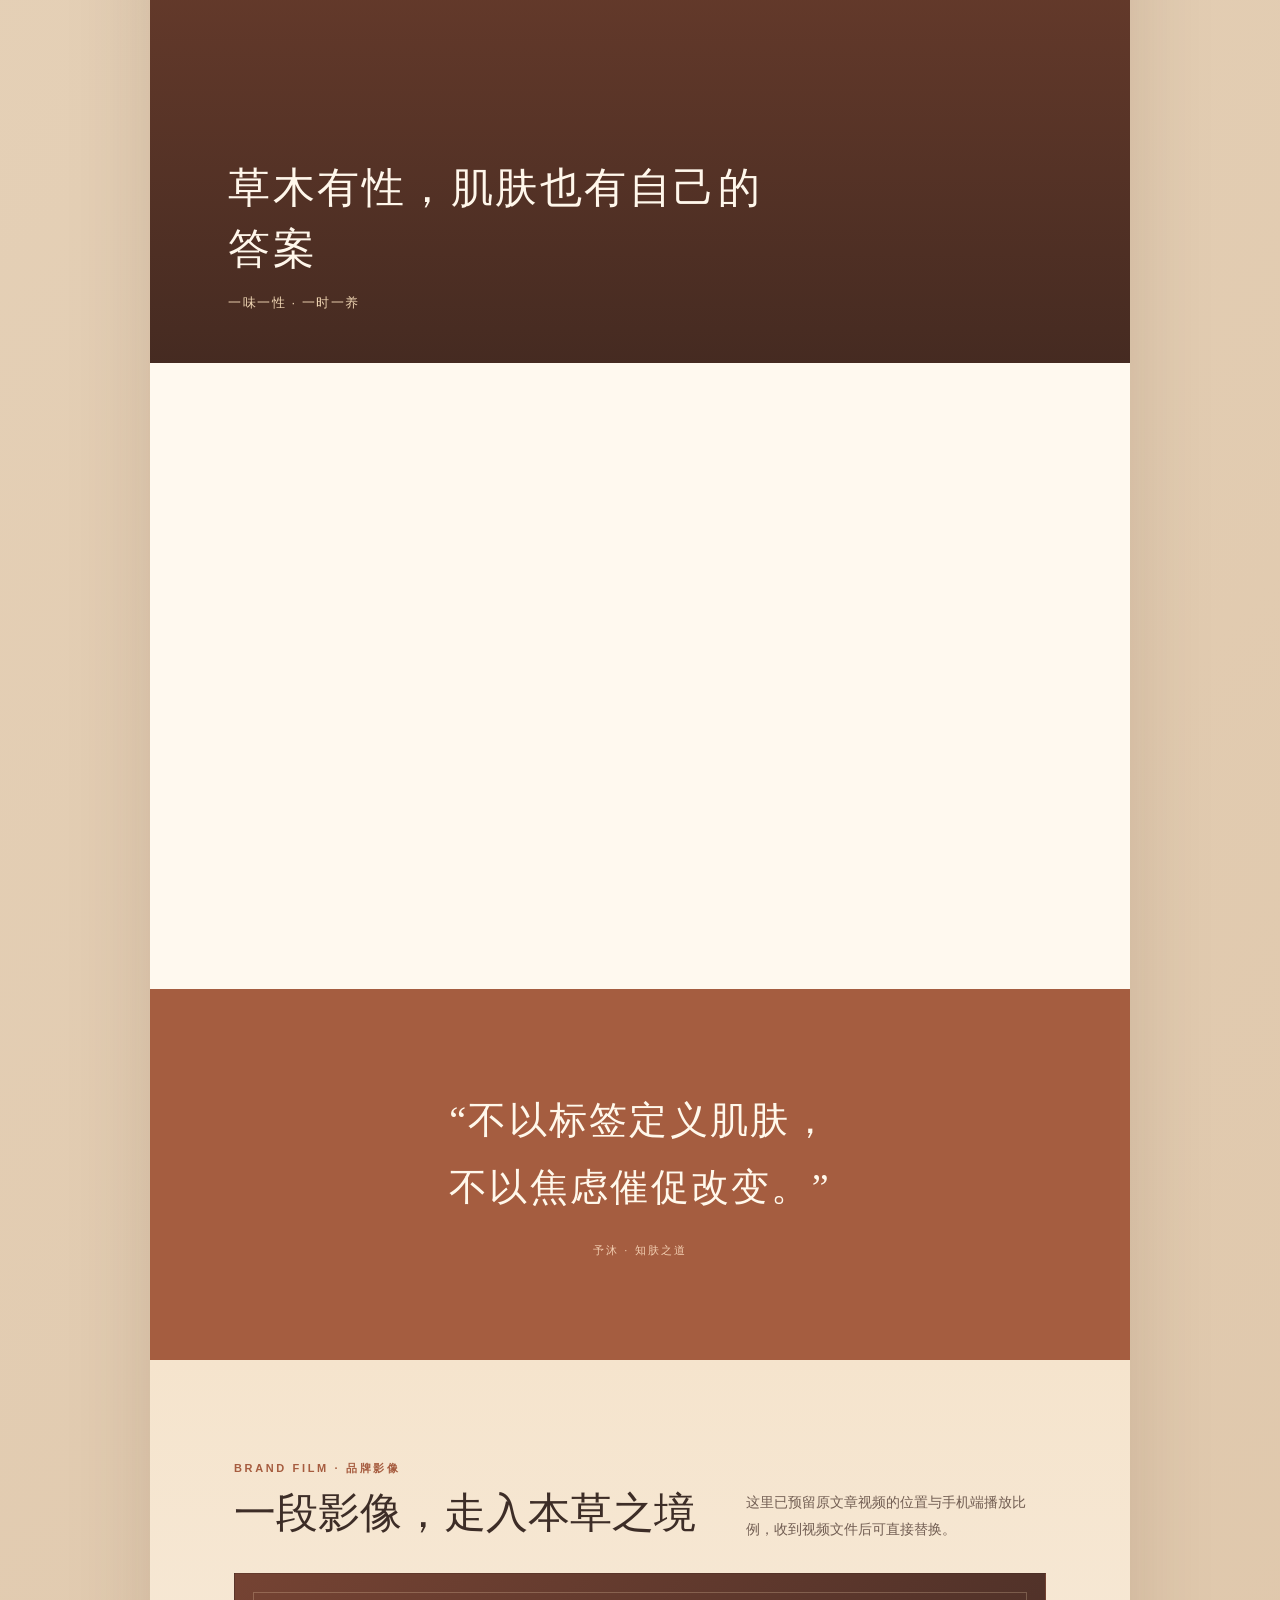
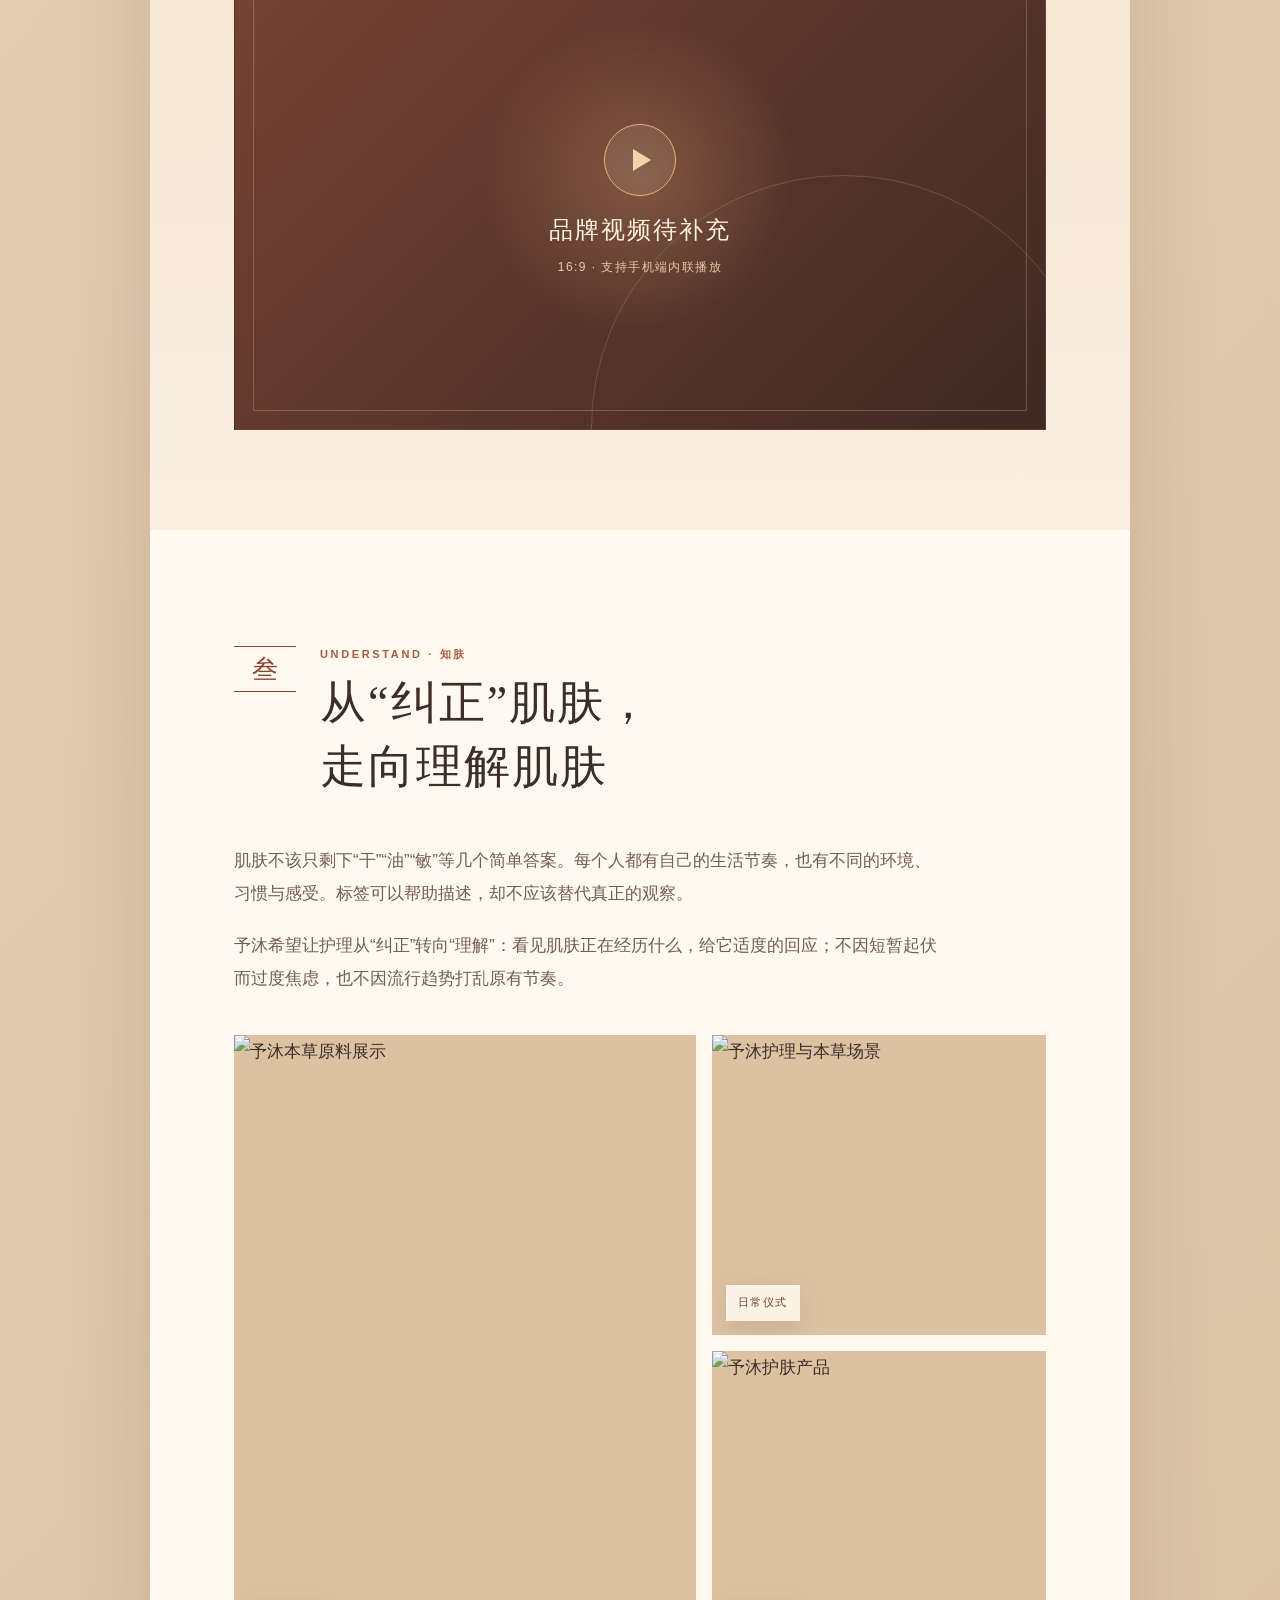
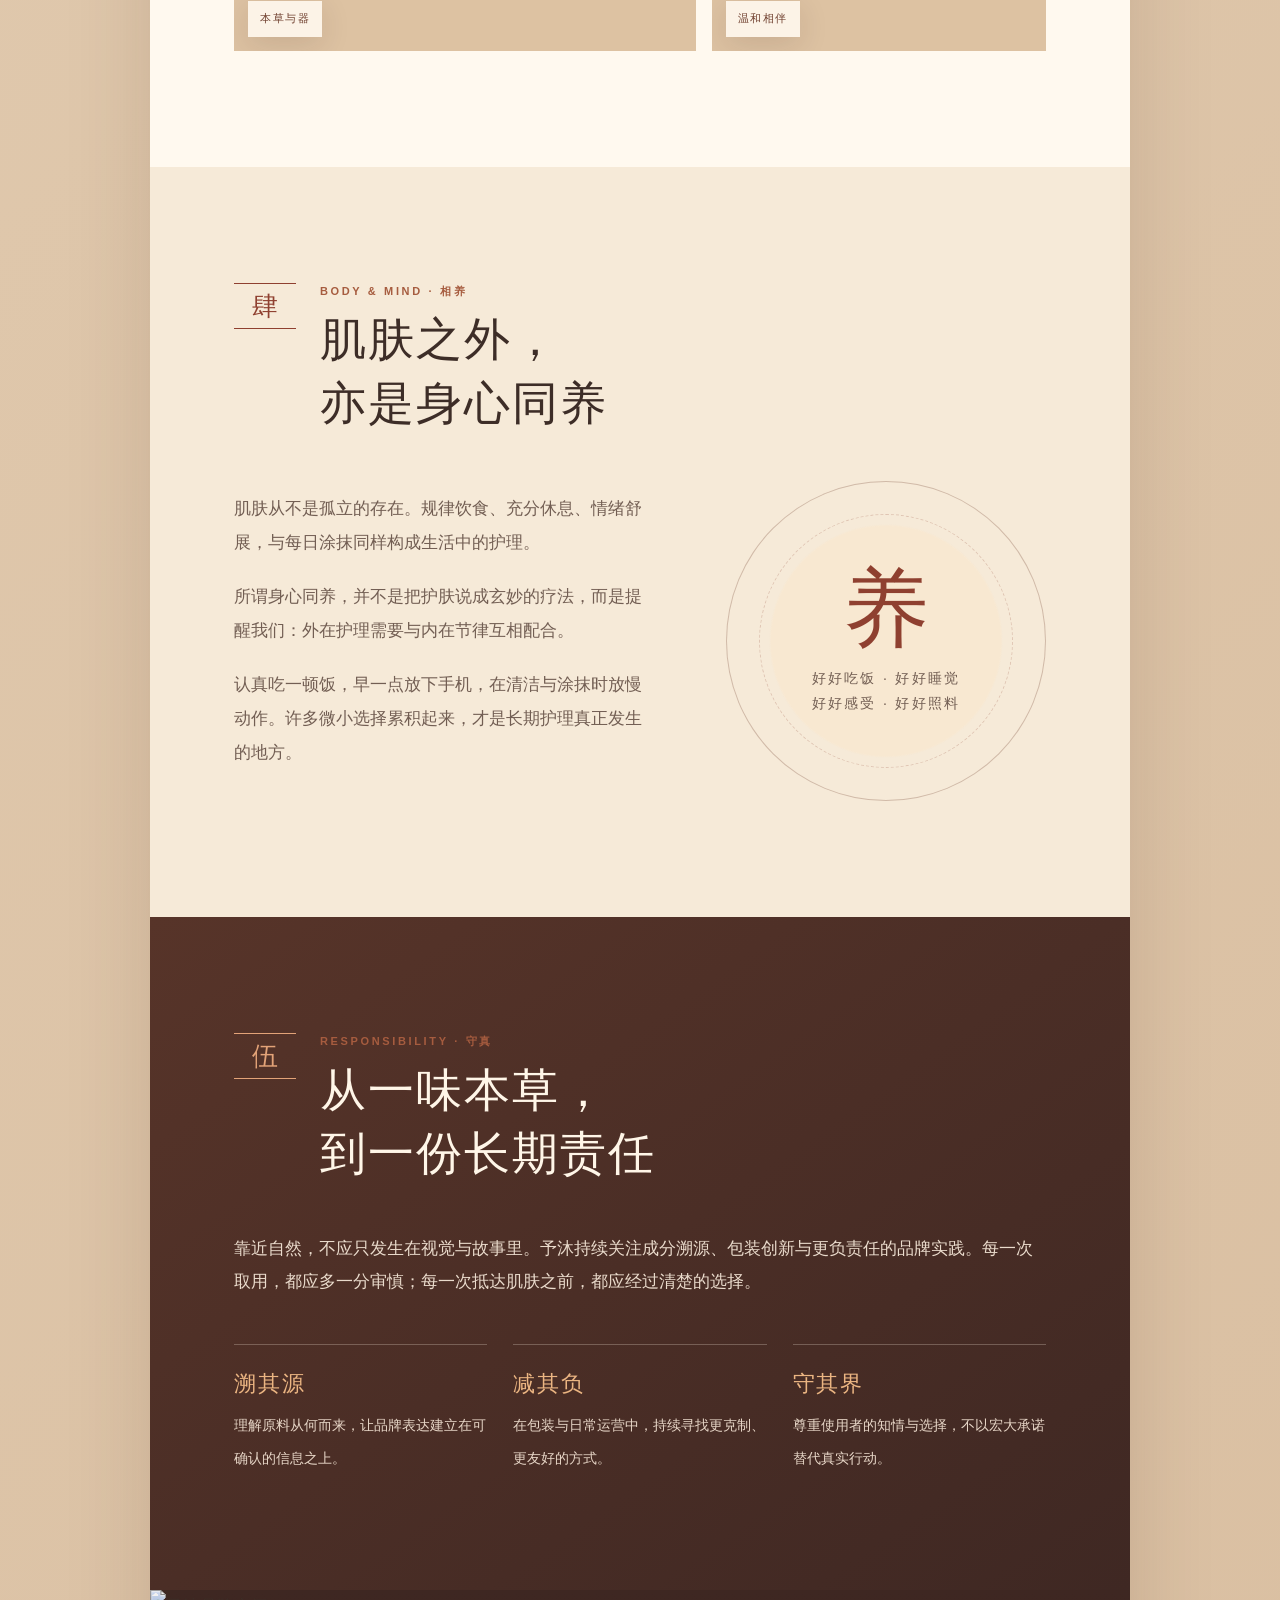
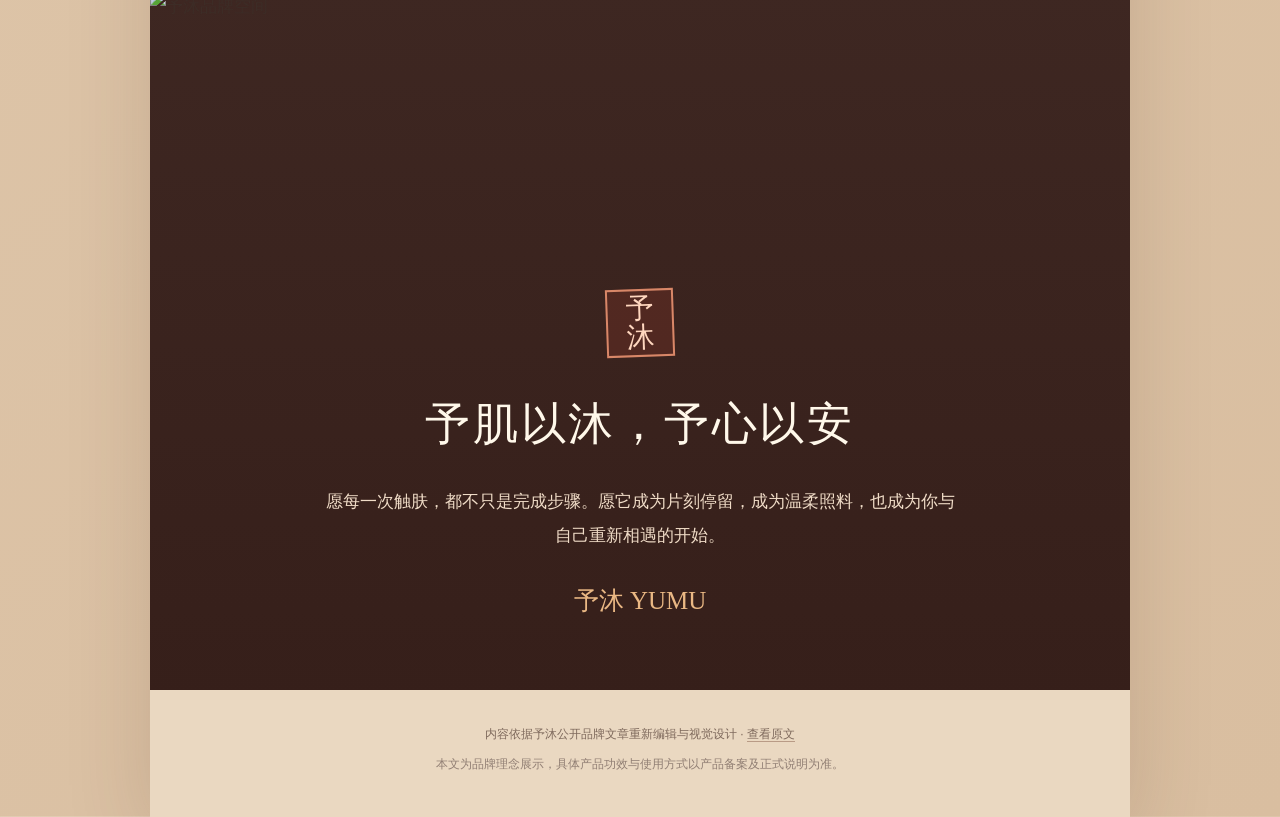
==== commit 9f25c813: "Refine YUMU page with warm palette and mobile layout" ====
--- a/yumu/index.html
+++ b/yumu/index.html
@@ -2,126 +2,245 @@
 <html lang="zh-CN">
 <head>
   <meta charset="utf-8">
-  <meta name="viewport" content="width=device-width,initial-scale=1">
-  <meta name="description" content="予沐YUMU品牌介绍：循本草之序，养肌肤之和。">
+  <meta name="viewport" content="width=device-width,initial-scale=1,viewport-fit=cover">
+  <meta name="description" content="予沐 YUMU 品牌介绍：循本草之序，养肌肤之和。暖色古风草药主题优化版。">
+  <meta name="theme-color" content="#6f3f2e">
+  <link rel="icon" type="image/svg+xml" href="data:image/svg+xml,%3Csvg xmlns='http://www.w3.org/2000/svg' viewBox='0 0 64 64'%3E%3Crect width='64' height='64' rx='15' fill='%236f3f2e'/%3E%3Cpath d='M32 51V24M31 34C20 32 15 24 16 15c10 1 17 7 16 18M33 28c2-9 8-14 17-15 1 9-5 16-17 18' fill='none' stroke='%23f2d9b5' stroke-width='3' stroke-linecap='round' stroke-linejoin='round'/%3E%3C/svg%3E">
   <title>予沐｜循本草之序，养肌肤之和</title>
   <style>
     :root{
-      --paper:#f3efe5;--paper-deep:#e7dfce;--ink:#26382f;--ink-soft:#53645b;
-      --moss:#294b3a;--moss-2:#183629;--cinnabar:#a45c45;--gold:#aa8c55;
-      --line:rgba(38,56,47,.18);--white:#fbfaf5;--shadow:0 22px 70px rgba(42,49,39,.14)
+      --cream:#fff9ef;--paper:#f6ead8;--paper-2:#eddbc0;--peach:#d9a17f;
+      --amber:#c18445;--copper:#a65c3f;--cinnabar:#8f4030;--tea:#6f3f2e;
+      --tea-deep:#3e2722;--ink:#3d2d27;--muted:#725e53;--line:rgba(111,63,46,.18);
+      --white:#fffdf8;--shadow:0 24px 80px rgba(82,47,34,.16);
+      --serif:"Songti SC","STSong","Noto Serif CJK SC","Source Han Serif SC",serif;
+      --sans:-apple-system,BlinkMacSystemFont,"PingFang SC","Microsoft YaHei",sans-serif;
     }
-    *{box-sizing:border-box}html{scroll-behavior:smooth;background:#ded8cc}body{margin:0;color:var(--ink);font-family:"Songti SC","STSong","Noto Serif CJK SC","Source Han Serif SC",serif;font-size:17px;line-height:2;background:
-      radial-gradient(circle at 20% 0%,rgba(255,255,255,.75),transparent 34%),
-      linear-gradient(90deg,rgba(82,70,48,.035) 1px,transparent 1px),
-      linear-gradient(var(--paper),#eee8dc);background-size:auto,11px 11px,auto;-webkit-font-smoothing:antialiased;overflow-x:hidden}
-    body:before{content:"";position:fixed;inset:0;pointer-events:none;opacity:.26;z-index:20;background-image:url("data:image/svg+xml,%3Csvg xmlns='http://www.w3.org/2000/svg' width='140' height='140' viewBox='0 0 140 140'%3E%3Cfilter id='n'%3E%3CfeTurbulence type='fractalNoise' baseFrequency='.85' numOctaves='3' stitchTiles='stitch'/%3E%3C/filter%3E%3Crect width='100%25' height='100%25' filter='url(%23n)' opacity='.12'/%3E%3C/svg%3E")}
-    img{max-width:100%;display:block}.page{max-width:920px;margin:0 auto;background:rgba(247,243,234,.92);box-shadow:var(--shadow);position:relative;overflow:hidden}.page:before,.page:after{content:"";position:absolute;width:1px;background:linear-gradient(transparent,var(--gold),transparent);top:0;bottom:0;opacity:.38}.page:before{left:28px}.page:after{right:28px}
-    .hero{min-height:92vh;position:relative;display:grid;align-items:end;background:var(--moss-2);overflow:hidden}.hero-photo{position:absolute;inset:0;width:100%;height:100%;object-fit:cover;object-position:center;filter:saturate(.72) contrast(.94)}.hero:after{content:"";position:absolute;inset:0;background:linear-gradient(180deg,rgba(17,34,25,.08),rgba(17,34,25,.2) 40%,rgba(14,30,22,.88) 100%),linear-gradient(90deg,rgba(19,42,30,.58),transparent 62%)}
-    .hero-ornament{position:absolute;right:-55px;top:42px;width:360px;height:520px;z-index:2;opacity:.62}.hero-content{position:relative;z-index:3;padding:72px 74px 68px;max-width:760px;color:#f5f0e5}.brand-line{display:flex;align-items:center;gap:16px;margin-bottom:26px}.seal{width:64px;height:64px;border:2px solid #c77458;color:#f3c4b0;display:grid;place-items:center;font-family:"Kaiti SC","STKaiti",serif;font-size:26px;line-height:1.05;transform:rotate(-3deg);background:rgba(108,36,25,.2)}.brand-en{font:600 12px/1.5 -apple-system,BlinkMacSystemFont,sans-serif;letter-spacing:.32em;color:#d9c8a8}.hero h1{font-size:clamp(46px,7vw,78px);font-weight:400;line-height:1.24;letter-spacing:.08em;margin:0 0 22px;text-shadow:0 4px 30px rgba(0,0,0,.32)}.hero .dek{font-size:20px;letter-spacing:.22em;color:#ddcfb2;margin:0}.hero .verse{margin:46px 0 0;padding-left:20px;border-left:1px solid rgba(217,200,168,.55);font-family:"Kaiti SC","STKaiti",serif;font-size:17px;color:#efe5d2;letter-spacing:.12em}.scroll-mark{position:absolute;right:46px;bottom:46px;z-index:4;writing-mode:vertical-rl;color:#d9c8a8;font:11px/1 -apple-system,sans-serif;letter-spacing:.24em}.scroll-mark:after{content:"";display:block;width:1px;height:62px;background:linear-gradient(#d9c8a8,transparent);margin:12px auto 0;animation:pulse 2s ease-in-out infinite}
-    .opening{padding:108px 105px 98px;position:relative;text-align:center}.opening .mini{font:600 11px/1.5 -apple-system,BlinkMacSystemFont,sans-serif;letter-spacing:.28em;color:var(--cinnabar)}.opening p{max-width:610px;margin:28px auto 0;font-size:21px;line-height:2.25;letter-spacing:.08em}.opening .big-char{position:absolute;left:36px;top:18px;font-size:210px;line-height:1;color:rgba(41,75,58,.045);font-family:"Kaiti SC","STKaiti",serif;user-select:none}.leaf-rule{display:flex;align-items:center;justify-content:center;gap:14px;margin:38px auto 0;color:var(--gold)}.leaf-rule:before,.leaf-rule:after{content:"";width:76px;height:1px;background:linear-gradient(90deg,transparent,var(--gold))}.leaf-rule:after{transform:scaleX(-1)}
-    .section{padding:92px 82px;position:relative}.section.dark{background:var(--moss-2);color:#f1eadc}.section.warm{background:#d7c0a0;color:#314137}.section-head{display:grid;grid-template-columns:86px 1fr;gap:28px;align-items:start;margin-bottom:46px}.chapter{font-family:"Kaiti SC","STKaiti",serif;font-size:52px;line-height:1;color:var(--cinnabar);border-right:1px solid var(--line);padding-right:24px;text-align:center}.dark .chapter{color:#d58d6e;border-color:rgba(255,255,255,.18)}.eyebrow{font:700 11px/1.4 -apple-system,BlinkMacSystemFont,sans-serif;letter-spacing:.3em;color:var(--gold);margin-bottom:12px}.section h2{font-size:36px;line-height:1.45;letter-spacing:.08em;font-weight:500;margin:0}.section p{margin:0 0 22px;color:var(--ink-soft);letter-spacing:.035em}.dark p{color:#d8d6c8}.section-grid{display:grid;grid-template-columns:1.02fr .98fr;gap:52px;align-items:center}.section-grid.reverse{grid-template-columns:.92fr 1.08fr}.section-grid.reverse .copy{order:2}.section-grid.reverse .photo-wrap{order:1}.photo-wrap{position:relative}.photo-wrap:before{content:"";position:absolute;inset:-12px 12px 12px -12px;border:1px solid var(--gold);opacity:.65}.photo-wrap img{position:relative;z-index:1;width:100%;aspect-ratio:4/5;object-fit:cover;filter:saturate(.78) contrast(.96);box-shadow:0 18px 42px rgba(30,40,31,.16)}.photo-note{position:absolute;right:-13px;bottom:20px;z-index:2;background:var(--cinnabar);color:#fff;padding:13px 10px;writing-mode:vertical-rl;letter-spacing:.16em;font-size:12px}
-    .triad{padding:96px 66px 104px;background:#ebe5d8;position:relative}.triad-title{text-align:center;margin-bottom:52px}.triad-title small{color:var(--cinnabar);letter-spacing:.3em}.triad-title h2{font-size:37px;font-weight:500;letter-spacing:.08em;margin:8px 0 0}.principles{display:grid;grid-template-columns:repeat(3,1fr);gap:1px;background:var(--line);border-top:1px solid var(--line);border-bottom:1px solid var(--line)}.principle{background:#ebe5d8;padding:45px 28px 40px;min-height:330px;position:relative;overflow:hidden}.principle .num{font:500 12px/1 sans-serif;color:var(--gold);letter-spacing:.2em}.principle .char{font-family:"Kaiti SC","STKaiti",serif;font-size:78px;line-height:1;margin:30px 0 20px;color:var(--moss)}.principle h3{font-size:18px;letter-spacing:.14em;font-weight:500;margin:0 0 14px}.principle p{font-size:15px;line-height:1.9;color:var(--ink-soft);margin:0}.principle:after{content:"";position:absolute;width:120px;height:120px;border:1px solid rgba(164,92,69,.14);border-radius:50%;right:-48px;bottom:-48px}
-    .quote-band{padding:76px 92px;text-align:center;background:linear-gradient(rgba(24,54,41,.9),rgba(24,54,41,.92)),url("https://mmecoa.qpic.cn/mmecoa_jpg/AfYCZcmibibkTYL7pia3wCFJZmrmeHkPhRefn7eEVaLTYIS53jEcojqs0YZY4AkdB4RfMrvjqp1gibm1Tv3EzFKVAvTBGdGJfSZHon2K1TuwRD8/640?wx_fmt=jpeg&from=appmsg") center/cover;color:#f5eddf}.quote-band blockquote{margin:0;font-family:"Kaiti SC","STKaiti",serif;font-size:30px;line-height:1.8;letter-spacing:.12em}.quote-band span{display:block;margin-top:18px;color:#cdbd9c;font-size:12px;letter-spacing:.28em}
-    .mosaic{display:grid;grid-template-columns:1.15fr .85fr;grid-template-rows:310px 290px;gap:14px;margin-top:44px}.mosaic figure{margin:0;position:relative;overflow:hidden}.mosaic figure:first-child{grid-row:1/3}.mosaic img{width:100%;height:100%;object-fit:cover;filter:saturate(.72)}.mosaic figure:after{content:attr(data-label);position:absolute;left:16px;bottom:16px;background:rgba(246,241,230,.88);color:var(--ink);padding:6px 12px;font-size:11px;letter-spacing:.18em}.responsibility{display:grid;grid-template-columns:repeat(3,1fr);gap:18px;margin-top:44px}.responsibility div{border-top:1px solid rgba(241,234,220,.28);padding-top:20px}.responsibility strong{display:block;color:#e1c187;font-size:18px;letter-spacing:.1em;margin-bottom:6px}.responsibility span{font-size:14px;color:#cdd1c9;line-height:1.8}
-    .closing{min-height:720px;display:grid;place-items:end center;position:relative;background:#1b3529;overflow:hidden}.closing img{position:absolute;inset:0;width:100%;height:100%;object-fit:cover;filter:saturate(.65) brightness(.72)}.closing:after{content:"";position:absolute;inset:0;background:linear-gradient(180deg,rgba(22,48,35,.06),rgba(19,43,31,.88))}.closing-inner{position:relative;z-index:2;text-align:center;color:#f5eddf;padding:0 36px 70px}.closing .seal{margin:0 auto 26px}.closing h2{font-weight:400;font-size:38px;letter-spacing:.1em;margin:0 0 16px}.closing p{margin:0 auto;max-width:580px;color:#ddd4c1;letter-spacing:.08em}.closing .brand-sign{font-family:"Kaiti SC","STKaiti",serif;font-size:26px;color:#e6c990;margin-top:34px}.source{padding:32px 40px 42px;text-align:center;font:12px/1.8 -apple-system,BlinkMacSystemFont,sans-serif;color:#7b817c;background:#eee8dc}.source a{color:#687c6f;text-decoration:none;border-bottom:1px solid #a9b3ac}.compliance{margin-top:9px;color:#99948b}
-    .reveal{opacity:0;transform:translateY(28px);transition:opacity .85s ease,transform .85s cubic-bezier(.2,.75,.2,1)}.reveal.visible{opacity:1;transform:none}@keyframes pulse{0%,100%{opacity:.25;transform:scaleY(.65);transform-origin:top}50%{opacity:1;transform:scaleY(1)}}
-    @media(max-width:700px){body{font-size:16px}.page:before{left:10px}.page:after{right:10px}.hero{min-height:82vh}.hero-content{padding:54px 28px 48px}.hero h1{font-size:43px;letter-spacing:.06em}.hero .dek{font-size:16px}.hero-ornament{width:270px;right:-100px}.scroll-mark{right:18px;bottom:30px}.opening{padding:76px 30px 72px}.opening p{font-size:18px}.opening .big-char{font-size:150px;left:-10px}.section{padding:72px 28px}.section-head{grid-template-columns:60px 1fr;gap:18px}.chapter{font-size:40px;padding-right:15px}.section h2{font-size:29px}.section-grid,.section-grid.reverse{grid-template-columns:1fr;gap:42px}.section-grid.reverse .copy{order:1}.section-grid.reverse .photo-wrap{order:2}.photo-wrap{margin:0 10px}.triad{padding:72px 26px}.principles{grid-template-columns:1fr}.principle{min-height:0;padding:34px 26px}.principle .char{font-size:60px;margin:20px 0 14px}.quote-band{padding:58px 28px}.quote-band blockquote{font-size:23px}.mosaic{grid-template-columns:1fr;grid-template-rows:330px 230px 230px}.mosaic figure:first-child{grid-row:auto}.responsibility{grid-template-columns:1fr}.closing{min-height:610px}.closing h2{font-size:30px}.source{padding:28px 25px 38px}}
-    @media(prefers-reduced-motion:reduce){html{scroll-behavior:auto}.reveal{opacity:1;transform:none;transition:none}.scroll-mark:after{animation:none}}
+    *{box-sizing:border-box}
+    html{scroll-behavior:smooth;background:#e9d8c0}
+    body{margin:0;color:var(--ink);font-family:var(--sans);font-size:17px;line-height:1.95;background:
+      radial-gradient(circle at 15% 0%,rgba(255,252,242,.96),transparent 32%),
+      linear-gradient(135deg,#ead8c0,#d9bea0);-webkit-font-smoothing:antialiased;overflow-x:hidden}
+    body:before{content:"";position:fixed;inset:0;z-index:20;pointer-events:none;opacity:.14;background-image:url("data:image/svg+xml,%3Csvg xmlns='http://www.w3.org/2000/svg' width='120' height='120'%3E%3Cfilter id='n'%3E%3CfeTurbulence type='fractalNoise' baseFrequency='.8' numOctaves='3' stitchTiles='stitch'/%3E%3C/filter%3E%3Crect width='100%25' height='100%25' filter='url(%23n)' opacity='.15'/%3E%3C/svg%3E")}
+    img,video{display:block;max-width:100%}
+    p,h1,h2,h3,blockquote,figcaption{overflow-wrap:anywhere;word-break:normal}
+    a{color:inherit}
+    .page{width:min(100%,980px);margin:0 auto;background:var(--cream);box-shadow:var(--shadow);position:relative}
+    .hero{min-height:min(900px,96svh);position:relative;display:flex;align-items:flex-end;background:var(--tea-deep);isolation:isolate}
+    .hero-photo{position:absolute;inset:0;width:100%;height:100%;object-fit:cover;object-position:center 45%;z-index:-3}
+    .hero:before{content:"";position:absolute;inset:0;z-index:-2;background:linear-gradient(180deg,rgba(55,30,22,.05) 0%,rgba(62,34,25,.22) 38%,rgba(51,28,23,.9) 100%),linear-gradient(90deg,rgba(68,36,27,.48),transparent 66%)}
+    .hero:after{content:"";position:absolute;inset:24px;border:1px solid rgba(247,220,180,.42);z-index:-1;pointer-events:none}
+    .hero-leaf{position:absolute;right:1%;top:4%;width:min(390px,46vw);height:auto;opacity:.7;color:#efd2a5}
+    .hero-content{width:min(760px,100%);padding:clamp(52px,9vw,104px);padding-bottom:clamp(64px,9vw,94px);color:#fff8eb}
+    .brand-line{display:flex;align-items:center;gap:18px;margin-bottom:32px}
+    .seal{flex:0 0 auto;width:68px;height:68px;border:2px solid #d88768;display:grid;place-items:center;color:#ffd7bf;background:rgba(127,52,38,.34);font:28px/1.05 "Kaiti SC","STKaiti",serif;transform:rotate(-2deg)}
+    .brand-en{font:600 11px/1.65 var(--sans);letter-spacing:.26em;color:#efd9ba}
+    h1,h2,h3,.display{font-family:var(--serif)}
+    .hero h1{margin:0 0 22px;font-size:clamp(43px,7.5vw,82px);line-height:1.2;font-weight:500;letter-spacing:.06em;text-shadow:0 5px 28px rgba(31,15,12,.34)}
+    .hero .dek{margin:0;font-family:var(--serif);font-size:clamp(18px,2.4vw,23px);letter-spacing:.12em;color:#f2dcc1}
+    .hero .verse{margin:38px 0 0;max-width:520px;padding:15px 0 15px 20px;border-left:2px solid rgba(220,150,105,.86);font-family:var(--serif);font-size:16px;line-height:2;color:#f8ead6;letter-spacing:.05em}
+    .scroll{position:absolute;right:42px;bottom:44px;color:#efd9ba;font:10px/1 var(--sans);letter-spacing:.2em;writing-mode:vertical-rl}
+    .scroll:after{content:"";display:block;width:1px;height:54px;margin:12px auto 0;background:linear-gradient(#e4b77f,transparent);animation:breathe 2.2s ease-in-out infinite}
+    .opening{position:relative;padding:clamp(82px,13vw,132px) clamp(28px,11vw,112px);text-align:center;background:linear-gradient(180deg,#fffaf1,#f8eddd)}
+    .opening:before{content:"和";position:absolute;left:4%;top:12%;font:clamp(130px,23vw,230px)/1 "Kaiti SC","STKaiti",serif;color:rgba(143,64,48,.045);pointer-events:none}
+    .micro{font:700 11px/1.5 var(--sans);letter-spacing:.24em;color:var(--copper);text-transform:uppercase}
+    .opening p{position:relative;max-width:660px;margin:30px auto 0;font-family:var(--serif);font-size:clamp(18px,2.7vw,23px);line-height:2.15;letter-spacing:.045em}
+    .ornament{display:flex;align-items:center;justify-content:center;gap:14px;margin:38px auto 0;color:var(--amber)}
+    .ornament:before,.ornament:after{content:"";width:76px;height:1px;background:linear-gradient(90deg,transparent,var(--amber))}.ornament:after{transform:scaleX(-1)}
+    .chapter{padding:clamp(76px,11vw,116px) clamp(26px,8.5vw,84px);position:relative}
+    .chapter.tint{background:var(--paper)}
+    .chapter.deep{background:linear-gradient(145deg,#573429,#3f2823);color:#fff6e8}
+    .chapter-head{display:flex;align-items:flex-start;gap:24px;margin-bottom:46px}
+    .chapter-index{flex:0 0 auto;min-width:62px;padding:10px 9px 8px;border-top:1px solid currentColor;border-bottom:1px solid currentColor;text-align:center;font:26px/1 var(--serif);color:var(--cinnabar)}
+    .deep .chapter-index{color:#e3a378}
+    .chapter h2{margin:9px 0 0;font-size:clamp(30px,5vw,46px);line-height:1.38;font-weight:500;letter-spacing:.045em}
+    .copy p{margin:0 0 20px;color:var(--muted);line-height:2}
+    .deep .copy p,.deep>p{color:#eadbcc}
+    .story-grid{display:grid;grid-template-columns:minmax(0,1.04fr) minmax(260px,.96fr);gap:clamp(38px,7vw,72px);align-items:center}
+    figure{margin:0}
+    .portrait{position:relative;padding:14px 0 0 14px}
+    .portrait:before{content:"";position:absolute;left:0;top:0;right:14px;bottom:14px;border:1px solid var(--amber)}
+    .portrait img{position:relative;width:100%;aspect-ratio:4/5;object-fit:cover;object-position:center;background:#ddc6aa;box-shadow:0 18px 48px rgba(83,48,34,.18)}
+    .portrait figcaption{position:relative;margin:13px 0 0;text-align:right;color:var(--copper);font-size:12px;letter-spacing:.12em}
+    .principles{display:grid;grid-template-columns:repeat(3,minmax(0,1fr));margin-top:52px;border-top:1px solid var(--line);border-bottom:1px solid var(--line)}
+    .principle{position:relative;padding:42px 28px 38px;border-right:1px solid var(--line)}.principle:last-child{border-right:0}
+    .principle .num{font:600 10px/1 var(--sans);letter-spacing:.18em;color:var(--copper)}
+    .principle .char{margin:27px 0 16px;font:70px/1 "Kaiti SC","STKaiti",serif;color:var(--tea)}
+    .principle h3{margin:0 0 12px;font-size:20px;letter-spacing:.08em}
+    .principle p{margin:0;color:var(--muted);font-size:15px;line-height:1.85}
+    .full-bleed{position:relative;min-height:500px;display:flex;align-items:flex-end;isolation:isolate;background:var(--tea)}
+    .full-bleed img{position:absolute;inset:0;width:100%;height:100%;object-fit:cover;z-index:-2}
+    .full-bleed:after{content:"";position:absolute;inset:0;z-index:-1;background:linear-gradient(180deg,rgba(62,39,31,.03),rgba(62,39,31,.85))}
+    .full-caption{padding:48px clamp(28px,8vw,78px);color:#fff7eb;max-width:720px}
+    .full-caption strong{display:block;font:clamp(27px,4.5vw,42px)/1.45 var(--serif);font-weight:500;letter-spacing:.06em}
+    .full-caption span{display:block;margin-top:10px;color:#efd5b3;font-size:13px;letter-spacing:.12em}
+    .quote-band{padding:clamp(66px,10vw,98px) clamp(28px,10vw,100px);text-align:center;background:#a55d40;color:#fff8eb}
+    .quote-band blockquote{margin:0;font:clamp(25px,4.5vw,38px)/1.75 var(--serif);letter-spacing:.06em}
+    .quote-band span{display:block;margin-top:20px;color:#f2ceb1;font-size:11px;letter-spacing:.2em}
+    .video-section{padding:clamp(72px,10vw,100px) clamp(26px,8.5vw,84px);background:linear-gradient(180deg,#f5e4cd,#f9eee0)}
+    .video-head{display:flex;align-items:end;justify-content:space-between;gap:26px;margin-bottom:30px}
+    .video-head h2{margin:8px 0 0;font-size:clamp(28px,4.7vw,42px);font-weight:500;line-height:1.4}
+    .video-head p{max-width:300px;margin:0;color:var(--muted);font-size:14px}
+    .video-slot{aspect-ratio:16/9;min-height:220px;display:grid;place-items:center;position:relative;border:1px solid rgba(111,63,46,.28);background:
+      radial-gradient(circle at 50% 45%,rgba(228,170,119,.28),transparent 33%),
+      linear-gradient(135deg,#754333,#3f2924);color:#fff3e2;overflow:hidden}
+    .video-slot:before,.video-slot:after{content:"";position:absolute;inset:18px;border:1px solid rgba(248,221,183,.24)}
+    .video-slot:after{inset:auto -8% -55% 44%;width:62%;aspect-ratio:1;border-radius:50%;border-color:rgba(248,221,183,.18)}
+    .video-placeholder{position:relative;z-index:1;text-align:center;padding:28px}
+    .play{width:72px;height:72px;margin:0 auto 18px;border:1px solid #e3b27f;border-radius:50%;display:grid;place-items:center;background:rgba(255,248,235,.08)}
+    .play:before{content:"";margin-left:5px;border-left:18px solid #f4d2ad;border-top:11px solid transparent;border-bottom:11px solid transparent}
+    .video-placeholder strong{display:block;font:24px/1.4 var(--serif);letter-spacing:.08em}
+    .video-placeholder span{display:block;margin-top:8px;color:#e7c9a9;font-size:12px;letter-spacing:.12em}
+    .gallery-intro{max-width:710px;margin-bottom:40px}.gallery-intro p{color:var(--muted);margin:0 0 18px}
+    .gallery{display:grid;grid-template-columns:1.16fr .84fr;grid-template-rows:300px 300px;gap:16px}
+    .gallery figure{position:relative;overflow:hidden;background:#ddc2a2}.gallery figure:first-child{grid-row:1/3}
+    .gallery img{width:100%;height:100%;object-fit:cover;transition:transform .8s cubic-bezier(.2,.7,.2,1),filter .8s;filter:saturate(.82) sepia(.05)}
+    .gallery figure:hover img{transform:scale(1.025);filter:saturate(.95)}
+    .gallery figcaption{position:absolute;left:14px;bottom:14px;padding:7px 12px;background:rgba(255,249,239,.9);color:var(--tea);font-size:11px;letter-spacing:.14em;box-shadow:0 8px 30px rgba(49,28,22,.12)}
+    .nourish{display:grid;grid-template-columns:minmax(0,1fr) minmax(240px,.78fr);gap:clamp(38px,8vw,82px);align-items:center}
+    .nourish-mark{aspect-ratio:1;border:1px solid rgba(111,63,46,.28);border-radius:50%;display:grid;place-items:center;text-align:center;background:radial-gradient(circle,#f8e8d1 0 51%,transparent 52%);position:relative}
+    .nourish-mark:after{content:"";position:absolute;inset:10%;border:1px dashed rgba(143,64,48,.22);border-radius:50%}
+    .nourish-char{font:86px/1 "Kaiti SC","STKaiti",serif;color:var(--cinnabar)}
+    .nourish-mark small{display:block;margin-top:14px;letter-spacing:.16em;color:var(--muted);line-height:1.8}
+    .responsibility{display:grid;grid-template-columns:repeat(3,minmax(0,1fr));gap:26px;margin-top:46px}
+    .responsibility div{padding-top:24px;border-top:1px solid rgba(255,243,226,.25)}
+    .responsibility strong{display:block;margin-bottom:8px;color:#ebb582;font:22px/1.4 var(--serif);letter-spacing:.08em}
+    .responsibility span{color:#e7d6c7;font-size:14px;line-height:1.85}
+    .closing{min-height:700px;position:relative;display:flex;align-items:flex-end;justify-content:center;background:var(--tea-deep);isolation:isolate}
+    .closing>img{position:absolute;inset:0;width:100%;height:100%;object-fit:cover;z-index:-2}
+    .closing:after{content:"";position:absolute;inset:0;z-index:-1;background:linear-gradient(180deg,rgba(62,39,31,.06),rgba(53,30,25,.88))}
+    .closing-inner{max-width:700px;padding:64px 34px 72px;text-align:center;color:#fff8ea}
+    .closing .seal{margin:0 auto 24px}
+    .closing h2{margin:0 0 16px;font-size:clamp(31px,5vw,45px);font-weight:500;letter-spacing:.06em}
+    .closing p{margin:0;color:#f0dcc7;line-height:2}.brand-sign{margin-top:30px;color:#eab884;font:25px/1.4 var(--serif)}
+    footer{padding:34px 28px 42px;text-align:center;background:#ead8c1;color:#7e695c;font-size:12px;line-height:1.8}
+    footer a{text-decoration:none;border-bottom:1px solid rgba(111,63,46,.4)}.compliance{margin-top:8px;color:#917f74}
+    .reveal-pending{opacity:0;transform:translateY(24px)}
+    [data-reveal]{transition:opacity .72s ease,transform .82s cubic-bezier(.18,.72,.2,1)}
+    [data-reveal].is-visible{opacity:1;transform:none}
+    @keyframes breathe{0%,100%{opacity:.25;transform:scaleY(.55);transform-origin:top}50%{opacity:1;transform:scaleY(1)}}
+    @media(max-width:720px){
+      body{font-size:16px}.hero{min-height:720px}.hero:after{inset:12px}.hero-content{padding:50px 30px 58px}.hero-leaf{width:270px;right:-70px}.brand-line{gap:13px}.seal{width:58px;height:58px;font-size:24px}.brand-en{font-size:9px;letter-spacing:.17em}.hero h1{font-size:44px;letter-spacing:.035em}.hero .dek{font-size:17px;letter-spacing:.08em}.hero .verse{font-size:15px;margin-top:30px;padding-left:15px}.scroll{display:none}
+      .chapter-head{gap:15px;margin-bottom:34px}.chapter-index{min-width:49px;font-size:22px}.chapter h2{font-size:30px;letter-spacing:.025em}.story-grid,.nourish{grid-template-columns:1fr;gap:38px}.portrait{padding:10px 0 0 10px;margin:0 5px}.portrait img{aspect-ratio:4/4.7}
+      .principles{grid-template-columns:1fr}.principle{border-right:0;border-bottom:1px solid var(--line);padding:30px 18px}.principle:last-child{border-bottom:0}.principle .char{font-size:56px;margin:20px 0 12px}
+      .full-bleed{min-height:470px}.full-caption{padding:38px 28px}.video-head{display:block}.video-head p{margin-top:14px}.video-slot{min-height:205px}.play{width:62px;height:62px}
+      .gallery{grid-template-columns:1fr;grid-template-rows:360px 240px 240px}.gallery figure:first-child{grid-row:auto}.nourish-mark{width:min(310px,88vw);margin:0 auto}.nourish-char{font-size:76px}
+      .responsibility{grid-template-columns:1fr;gap:22px}.closing{min-height:620px}.closing-inner{padding-bottom:58px}
+    }
+    @media(max-width:390px){
+      .hero-content{padding-left:24px;padding-right:24px}.hero h1{font-size:40px}.opening{padding-left:24px;padding-right:24px}.chapter,.video-section{padding-left:22px;padding-right:22px}.chapter h2{font-size:28px}.chapter-index{min-width:44px;padding-left:6px;padding-right:6px}.gallery{grid-template-rows:330px 220px 220px}.quote-band{padding-left:22px;padding-right:22px}
+    }
+    @media(prefers-reduced-motion:reduce){html{scroll-behavior:auto}*,*:before,*:after{animation:none!important;transition:none!important}.reveal-pending{opacity:1;transform:none}}
   </style>
 </head>
 <body>
-  <article class="page">
+  <main class="page">
     <header class="hero">
       <img class="hero-photo" src="https://mmecoa.qpic.cn/sz_mmecoa_png/AfYCZcmibibkQGU0aKTtmd73lhTuUKAWMibq9icSYuKhAa2QpRJLUVDG1zNLqAIfEjj0Qy44QIVbVVqZOiaLgMPWHlgRPyqfX2lPtbapC2aaTLUk/640?wx_fmt=png&amp;from=appmsg" alt="予沐品牌空间" referrerpolicy="no-referrer">
-      <svg class="hero-ornament" viewBox="0 0 360 520" aria-hidden="true"><g fill="none" stroke="#d7c49c" stroke-width="1.2"><path d="M320 510C248 412 244 292 270 170C286 96 266 42 226 6"/><path d="M269 173C220 145 173 115 146 71"/><path d="M258 244C210 231 166 220 118 183"/><path d="M258 328C303 296 327 267 344 229"/><path d="M283 419C235 405 194 374 165 340"/></g><g fill="#d7c49c" opacity=".72"><ellipse cx="164" cy="88" rx="29" ry="11" transform="rotate(34 164 88)"/><ellipse cx="126" cy="192" rx="32" ry="12" transform="rotate(25 126 192)"/><ellipse cx="330" cy="245" rx="28" ry="10" transform="rotate(-51 330 245)"/><ellipse cx="179" cy="352" rx="32" ry="11" transform="rotate(39 179 352)"/><ellipse cx="239" cy="73" rx="26" ry="10" transform="rotate(66 239 73)"/></g></svg>
+      <svg class="hero-leaf" viewBox="0 0 360 520" aria-hidden="true"><g fill="none" stroke="currentColor" stroke-width="1.2"><path d="M320 510C248 412 244 292 270 170C286 96 266 42 226 6"/><path d="M269 173C220 145 173 115 146 71"/><path d="M258 244C210 231 166 220 118 183"/><path d="M258 328C303 296 327 267 344 229"/><path d="M283 419C235 405 194 374 165 340"/></g><g fill="currentColor" opacity=".58"><ellipse cx="164" cy="88" rx="29" ry="11" transform="rotate(34 164 88)"/><ellipse cx="126" cy="192" rx="32" ry="12" transform="rotate(25 126 192)"/><ellipse cx="330" cy="245" rx="28" ry="10" transform="rotate(-51 330 245)"/><ellipse cx="179" cy="352" rx="32" ry="11" transform="rotate(39 179 352)"/></g></svg>
       <div class="hero-content">
         <div class="brand-line"><div class="seal">予<br>沐</div><div class="brand-en">YUMU · ORIENTAL HERBAL SKINCARE</div></div>
         <h1>循本草之序<br>养肌肤之和</h1>
         <p class="dek">一草一木有时，一肌一肤有序</p>
         <p class="verse">不催一叶早绿，不责一肤无瑕。<br>顺时而养，知肤而行。</p>
       </div>
-      <div class="scroll-mark">向下 · 入本草之境</div>
+      <div class="scroll">向下 · 入本草之境</div>
     </header>
 
-    <section class="opening reveal">
-      <div class="big-char">和</div>
-      <div class="mini">A LETTER FROM YUMU</div>
+    <section class="opening" data-reveal>
+      <div class="micro">A LETTER FROM YUMU</div>
       <p>草木不争朝夕。春生，夏长，秋收，冬藏；一叶舒展、一根蓄力，都有自己的时序。肌肤亦然。真正长久的护理，不是催促它立刻变成某一种模样，而是理解此刻的状态，给予合适的照料与耐心。</p>
-      <div class="leaf-rule">✦</div>
-    </section>
-
-    <section class="section reveal">
-      <div class="section-head"><div class="chapter">壹</div><div><div class="eyebrow">ORIGIN · 溯源</div><h2>二十余年，<br>我们重新走回草木之间</h2></div></div>
-      <div class="section-grid">
+      <div class="ornament">✦</div>
+    </section>
+
+    <section class="chapter" data-reveal>
+      <div class="chapter-head"><div class="chapter-index">壹</div><div><div class="micro">ORIGIN · 溯源</div><h2>二十余年，<br>我们重新走回草木之间</h2></div></div>
+      <div class="story-grid">
         <div class="copy">
           <p>二十余年的肌肤护理实践，让予沐见过许多不同的肌肤，也一次次确认：肌肤问题很少只有一个答案。</p>
           <p>同样的季节、相似的年龄，人们对环境、节律和护理方式的感受仍然不同。比起用统一标签迅速归类，我们更愿意先看见真实的个体，再寻找与之相合的护理方式。</p>
           <p>在不断探索中，我们把目光投向东方本草。予沐珍视的，不只是“草本”这个符号，而是其中缓慢、平衡、尊重规律的智慧。</p>
         </div>
-        <figure class="photo-wrap"><img src="https://mmecoa.qpic.cn/mmecoa_png/AfYCZcmibibkQzEnJBVODPvtV5l6tJ1tkxPIAVXADBlgnTeGnYTLGM5Jp8LS5eX40Xv9mV0tsibjsdZqJWomf7JbmxmZpicMLzhVueBo7ibhxnFA/640?wx_fmt=png&amp;from=appmsg" alt="予沐品牌创始人与品牌空间" loading="lazy" referrerpolicy="no-referrer"><figcaption class="photo-note">从肌肤实践出发</figcaption></figure>
-      </div>
-    </section>
-
-    <section class="triad reveal">
-      <div class="triad-title"><small>THE WAY OF YUMU</small><h2>本草养肤的三重心法</h2></div>
+        <figure class="portrait"><img src="https://mmecoa.qpic.cn/mmecoa_png/AfYCZcmibibkQzEnJBVODPvtV5l6tJ1tkxPIAVXADBlgnTeGnYTLGM5Jp8LS5eX40Xv9mV0tsibjsdZqJWomf7JbmxmZpicMLzhVueBo7ibhxnFA/640?wx_fmt=png&amp;from=appmsg" alt="予沐品牌创始人与品牌空间" loading="lazy" referrerpolicy="no-referrer"><figcaption>从肌肤实践出发 · 走回草木之间</figcaption></figure>
+      </div>
+    </section>
+
+    <section class="chapter tint" data-reveal>
+      <div class="chapter-head"><div class="chapter-index">本</div><div><div class="micro">THE WAY OF YUMU</div><h2>本草养肤的三重心法</h2></div></div>
       <div class="principles">
-        <div class="principle"><div class="num">01 / SEASON</div><div class="char">循</div><h3>顺时而养</h3><p>尊重季节与生活节奏的变化，不把护理做成一成不变的程序。</p></div>
-        <div class="principle"><div class="num">02 / OBSERVE</div><div class="char">知</div><h3>知肤而行</h3><p>观察肌肤当下的感受，减少盲目叠加，选择真正需要的护理。</p></div>
-        <div class="principle"><div class="num">03 / SINCERITY</div><div class="char">守</div><h3>守真而作</h3><p>认真对待来源、配方逻辑与使用感受，让每一步都有来处，也有边界。</p></div>
-      </div>
-    </section>
-
-    <section class="section dark reveal">
-      <div class="section-head"><div class="chapter">贰</div><div><div class="eyebrow">RHYTHM · 循时</div><h2>草木有性，<br>肌肤有自己的答案</h2></div></div>
-      <div class="section-grid reverse">
-        <div class="copy">
-          <p>东方本草讲究因时、因地，也讲究彼此之间的配合。这种思想启发我们：护理不必永远追逐更快、更强。</p>
-          <p>肌肤在不同阶段会发出不同信号。换季时的干燥、忙碌后的倦态、压力之下的不稳定，都需要被分别理解。</p>
-          <p>古老智慧进入当代生活，不是复刻旧日形式，而是在现代护肤方法中，重新找回对时间、分寸与平衡的尊重。</p>
-        </div>
-        <figure class="photo-wrap"><img src="https://mmecoa.qpic.cn/mmecoa_jpg/AfYCZcmibibkSwu4Kp8OTooiasgf7MZfl6gt7ZTtgVGgfL9cLUvweib3mIiaxmJibMwAOhAMuAw2Bfibf4hhuhEvPOofony6alonN45zyLWDfneSyE/640?wx_fmt=jpeg&amp;from=appmsg" alt="予沐本草陈列" loading="lazy" referrerpolicy="no-referrer"><figcaption class="photo-note">一味一性 · 一时一养</figcaption></figure>
-      </div>
-    </section>
-
-    <div class="quote-band reveal"><blockquote>“不以标签定义肌肤，<br>不以焦虑催促改变。”</blockquote><span>予沐 · 知肤之道</span></div>
-
-    <section class="section reveal">
-      <div class="section-head"><div class="chapter">叁</div><div><div class="eyebrow">UNDERSTAND · 知肤</div><h2>从“纠正”肌肤，<br>走向理解肌肤</h2></div></div>
-      <p>肌肤不该只剩下“干”“油”“敏”等几个简单答案。每个人都有自己的生活节奏，也有不同的环境、习惯与感受。标签可以帮助描述，却不应该替代真正的观察。</p>
-      <p>予沐希望让护理从“纠正”转向“理解”：看见肌肤正在经历什么，给它适度的回应；不因短暂起伏而过度焦虑，也不因流行趋势打乱原有节奏。</p>
-      <div class="mosaic">
-        <figure data-label="本草与器"><img src="https://mmecoa.qpic.cn/mmecoa_jpg/AfYCZcmibibkTYL7pia3wCFJZmrmeHkPhRefn7eEVaLTYIS53jEcojqs0YZY4AkdB4RfMrvjqp1gibm1Tv3EzFKVAvTBGdGJfSZHon2K1TuwRD8/640?wx_fmt=jpeg&amp;from=appmsg" alt="予沐本草原料展示" loading="lazy" referrerpolicy="no-referrer"></figure>
-        <figure data-label="日常仪式"><img src="https://mmecoa.qpic.cn/mmecoa_jpg/AfYCZcmibibkQEf3lp5jeiaavXJ4pttRKpticPtElJY5jTFoGCSa3avTKKZSh4kicj3uI2KRDR0uCzHMJ15SHeklwhFsEpNiaEshnJXwqvtBClXeo/640?wx_fmt=jpeg&amp;from=appmsg" alt="予沐护理与本草场景" loading="lazy" referrerpolicy="no-referrer"></figure>
-        <figure data-label="温和相伴"><img src="https://mmecoa.qpic.cn/mmecoa_jpg/AfYCZcmibibkTZYriaTfuNlLzNaZBWLLic0Pn8Npn7TxV0FAaibIQ3OOTibiaRHV7ibZEiaPxWut898SOjVGuRQoIMLTnqHP5ot7RTpkrCUV4eycKVB0/640?wx_fmt=jpeg&amp;from=appmsg" alt="予沐护肤产品" loading="lazy" referrerpolicy="no-referrer"></figure>
-      </div>
-    </section>
-
-    <section class="section warm reveal">
-      <div class="section-head"><div class="chapter">肆</div><div><div class="eyebrow">BODY &amp; MIND · 相养</div><h2>肌肤之外，<br>亦是身心同养</h2></div></div>
-      <div class="section-grid">
+        <article class="principle"><div class="num">01 / SEASON</div><div class="char">循</div><h3>顺时而养</h3><p>尊重季节与生活节奏的变化，不把护理做成一成不变的程序。</p></article>
+        <article class="principle"><div class="num">02 / OBSERVE</div><div class="char">知</div><h3>知肤而行</h3><p>观察肌肤当下的感受，减少盲目叠加，选择真正需要的护理。</p></article>
+        <article class="principle"><div class="num">03 / SINCERITY</div><div class="char">守</div><h3>守真而作</h3><p>认真对待来源、配方逻辑与使用感受，让每一步都有来处，也有边界。</p></article>
+      </div>
+    </section>
+
+    <figure class="full-bleed" data-reveal>
+      <img src="https://mmecoa.qpic.cn/mmecoa_jpg/AfYCZcmibibkSwu4Kp8OTooiasgf7MZfl6gt7ZTtgVGgfL9cLUvweib3mIiaxmJibMwAOhAMuAw2Bfibf4hhuhEvPOofony6alonN45zyLWDfneSyE/640?wx_fmt=jpeg&amp;from=appmsg" alt="予沐本草陈列" loading="lazy" referrerpolicy="no-referrer">
+      <figcaption class="full-caption"><strong>草木有性，肌肤也有自己的答案</strong><span>一味一性 · 一时一养</span></figcaption>
+    </figure>
+
+    <section class="chapter deep" data-reveal>
+      <div class="chapter-head"><div class="chapter-index">贰</div><div><div class="micro">RHYTHM · 循时</div><h2>慢一点，听见肌肤<br>当下真正的需要</h2></div></div>
+      <div class="copy">
+        <p>东方本草讲究因时、因地，也讲究彼此之间的配合。这种思想启发我们：护理不必永远追逐更快、更强。</p>
+        <p>肌肤在不同阶段会发出不同信号。换季时的干燥、忙碌后的倦态、压力之下的不稳定，都需要被分别理解。</p>
+        <p>古老智慧进入当代生活，不是复刻旧日形式，而是在现代护肤方法中，重新找回对时间、分寸与平衡的尊重。</p>
+      </div>
+    </section>
+
+    <div class="quote-band" data-reveal><blockquote>“不以标签定义肌肤，<br>不以焦虑催促改变。”</blockquote><span>予沐 · 知肤之道</span></div>
+
+    <section class="video-section" id="brand-video" data-reveal>
+      <div class="video-head"><div><div class="micro">BRAND FILM · 品牌影像</div><h2>一段影像，走入本草之境</h2></div><p>这里已预留原文章视频的位置与手机端播放比例，收到视频文件后可直接替换。</p></div>
+      <div class="video-slot" role="img" aria-label="品牌视频待替换占位区">
+        <div class="video-placeholder"><div class="play" aria-hidden="true"></div><strong>品牌视频待补充</strong><span>16:9 · 支持手机端内联播放</span></div>
+      </div>
+    </section>
+
+    <section class="chapter" data-reveal>
+      <div class="chapter-head"><div class="chapter-index">叁</div><div><div class="micro">UNDERSTAND · 知肤</div><h2>从“纠正”肌肤，<br>走向理解肌肤</h2></div></div>
+      <div class="gallery-intro">
+        <p>肌肤不该只剩下“干”“油”“敏”等几个简单答案。每个人都有自己的生活节奏，也有不同的环境、习惯与感受。标签可以帮助描述，却不应该替代真正的观察。</p>
+        <p>予沐希望让护理从“纠正”转向“理解”：看见肌肤正在经历什么，给它适度的回应；不因短暂起伏而过度焦虑，也不因流行趋势打乱原有节奏。</p>
+      </div>
+      <div class="gallery">
+        <figure><img src="https://mmecoa.qpic.cn/mmecoa_jpg/AfYCZcmibibkTYL7pia3wCFJZmrmeHkPhRefn7eEVaLTYIS53jEcojqs0YZY4AkdB4RfMrvjqp1gibm1Tv3EzFKVAvTBGdGJfSZHon2K1TuwRD8/640?wx_fmt=jpeg&amp;from=appmsg" alt="予沐本草原料展示" loading="lazy" referrerpolicy="no-referrer"><figcaption>本草与器</figcaption></figure>
+        <figure><img src="https://mmecoa.qpic.cn/mmecoa_jpg/AfYCZcmibibkQEf3lp5jeiaavXJ4pttRKpticPtElJY5jTFoGCSa3avTKKZSh4kicj3uI2KRDR0uCzHMJ15SHeklwhFsEpNiaEshnJXwqvtBClXeo/640?wx_fmt=jpeg&amp;from=appmsg" alt="予沐护理与本草场景" loading="lazy" referrerpolicy="no-referrer"><figcaption>日常仪式</figcaption></figure>
+        <figure><img src="https://mmecoa.qpic.cn/mmecoa_jpg/AfYCZcmibibkTZYriaTfuNlLzNaZBWLLic0Pn8Npn7TxV0FAaibIQ3OOTibiaRHV7ibZEiaPxWut898SOjVGuRQoIMLTnqHP5ot7RTpkrCUV4eycKVB0/640?wx_fmt=jpeg&amp;from=appmsg" alt="予沐护肤产品" loading="lazy" referrerpolicy="no-referrer"><figcaption>温和相伴</figcaption></figure>
+      </div>
+    </section>
+
+    <section class="chapter tint" data-reveal>
+      <div class="chapter-head"><div class="chapter-index">肆</div><div><div class="micro">BODY &amp; MIND · 相养</div><h2>肌肤之外，<br>亦是身心同养</h2></div></div>
+      <div class="nourish">
         <div class="copy"><p>肌肤从不是孤立的存在。规律饮食、充分休息、情绪舒展，与每日涂抹同样构成生活中的护理。</p><p>所谓身心同养，并不是把护肤说成玄妙的疗法，而是提醒我们：外在护理需要与内在节律互相配合。</p><p>认真吃一顿饭，早一点放下手机，在清洁与涂抹时放慢动作。许多微小选择累积起来，才是长期护理真正发生的地方。</p></div>
-        <div style="padding:38px;border:1px solid rgba(49,65,55,.25);text-align:center"><div style="font-family:'Kaiti SC','STKaiti',serif;font-size:78px;line-height:1;color:#8e513d">养</div><div style="letter-spacing:.25em;margin-top:18px">好好吃饭 · 好好睡觉<br>好好感受 · 好好照料</div></div>
-      </div>
-    </section>
-
-    <section class="section dark reveal">
-      <div class="section-head"><div class="chapter">伍</div><div><div class="eyebrow">RESPONSIBILITY · 守真</div><h2>从一味本草，<br>到一份长期责任</h2></div></div>
+        <div class="nourish-mark" aria-label="好好吃饭，好好睡觉，好好感受，好好照料"><div><div class="nourish-char">养</div><small>好好吃饭 · 好好睡觉<br>好好感受 · 好好照料</small></div></div>
+      </div>
+    </section>
+
+    <section class="chapter deep" data-reveal>
+      <div class="chapter-head"><div class="chapter-index">伍</div><div><div class="micro">RESPONSIBILITY · 守真</div><h2>从一味本草，<br>到一份长期责任</h2></div></div>
       <p>靠近自然，不应只发生在视觉与故事里。予沐持续关注成分溯源、包装创新与更负责任的品牌实践。每一次取用，都应多一分审慎；每一次抵达肌肤之前，都应经过清楚的选择。</p>
       <div class="responsibility"><div><strong>溯其源</strong><span>理解原料从何而来，让品牌表达建立在可确认的信息之上。</span></div><div><strong>减其负</strong><span>在包装与日常运营中，持续寻找更克制、更友好的方式。</span></div><div><strong>守其界</strong><span>尊重使用者的知情与选择，不以宏大承诺替代真实行动。</span></div></div>
     </section>
 
-    <section class="closing reveal">
+    <section class="closing" data-reveal>
       <img src="https://mmecoa.qpic.cn/sz_mmecoa_png/AfYCZcmibibkQMpCgFoxictAAS3bxsaibwJ1ITpwxPBgnq66xLia78HbkUI4dVWZcaiaEHq0oKVouS76JJE4fBkUX9ellicgOo5zl2UWMJozZQ56ZM/640?wx_fmt=png&amp;from=appmsg" alt="予沐品牌空间" loading="lazy" referrerpolicy="no-referrer">
       <div class="closing-inner"><div class="seal">予<br>沐</div><h2>予肌以沐，予心以安</h2><p>愿每一次触肤，都不只是完成步骤。愿它成为片刻停留，成为温柔照料，也成为你与自己重新相遇的开始。</p><div class="brand-sign">予沐 YUMU</div></div>
     </section>
 
-    <footer class="source">内容依据予沐公开品牌文章重新编辑与视觉设计 · <a href="https://mp.weixin.qq.com/s/JerEbrbUWDi8dXXJBBhTeQ" target="_blank" rel="noopener noreferrer">查看原文</a><div class="compliance">本文为品牌理念展示，具体产品功效与使用方式以产品备案及正式说明为准。</div></footer>
-  </article>
+    <footer>内容依据予沐公开品牌文章重新编辑与视觉设计 · <a href="https://mp.weixin.qq.com/s/JerEbrbUWDi8dXXJBBhTeQ" target="_blank" rel="noopener noreferrer">查看原文</a><div class="compliance">本文为品牌理念展示，具体产品功效与使用方式以产品备案及正式说明为准。</div></footer>
+  </main>
   <script>
-    const reduced=matchMedia('(prefers-reduced-motion: reduce)').matches;
-    if(reduced){document.querySelectorAll('.reveal').forEach(el=>el.classList.add('visible'));}
-    else{const io=new IntersectionObserver(es=>es.forEach(e=>{if(e.isIntersecting){e.target.classList.add('visible');io.unobserve(e.target)}}),{threshold:.12,rootMargin:'0px 0px -40px'});document.querySelectorAll('.reveal').forEach(el=>io.observe(el));}
+    (()=>{
+      const items=[...document.querySelectorAll('[data-reveal]')];
+      if(!('IntersectionObserver' in window)||matchMedia('(prefers-reduced-motion: reduce)').matches)return;
+      items.forEach(el=>el.classList.add('reveal-pending'));
+      const io=new IntersectionObserver(entries=>entries.forEach(entry=>{
+        if(entry.isIntersecting){entry.target.classList.add('is-visible');io.unobserve(entry.target)}
+      }),{threshold:.08,rootMargin:'0px 0px -24px'});
+      items.forEach(el=>io.observe(el));
+    })();
   </script>
 </body>
 </html>
